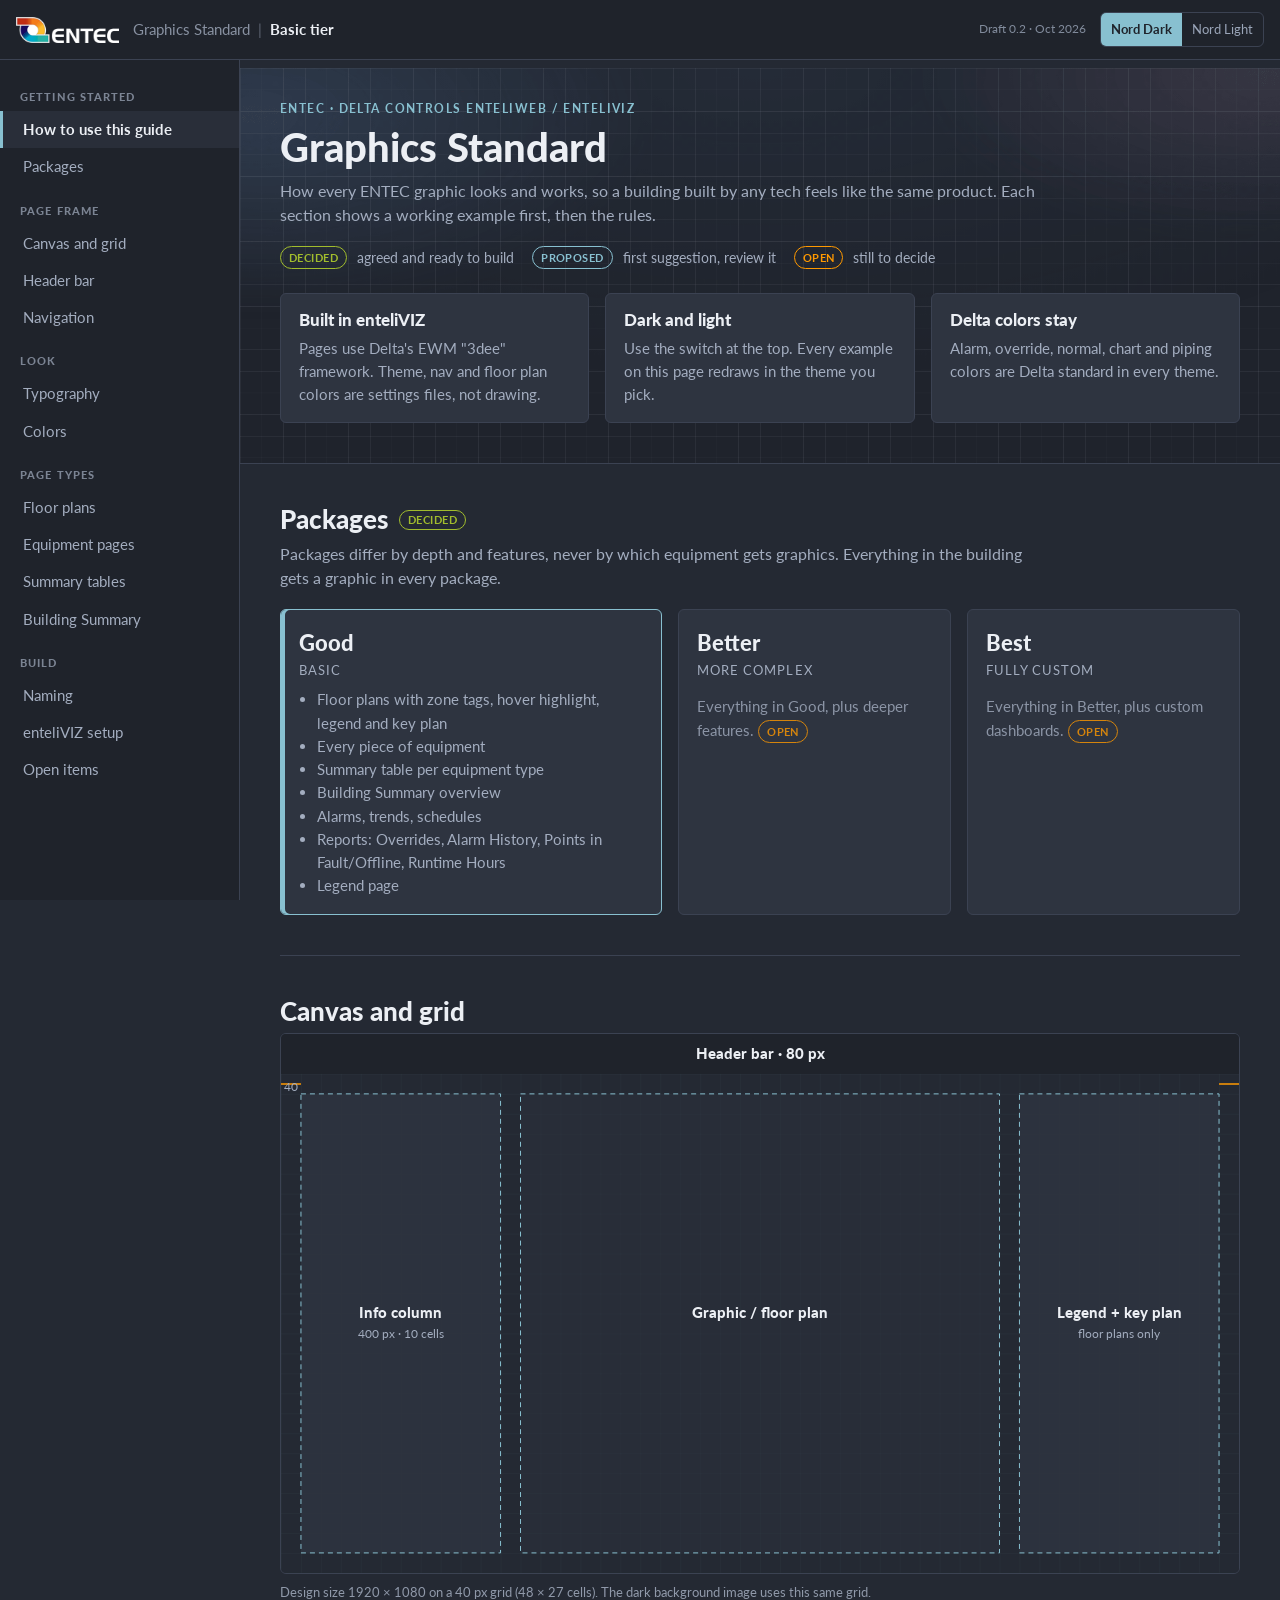
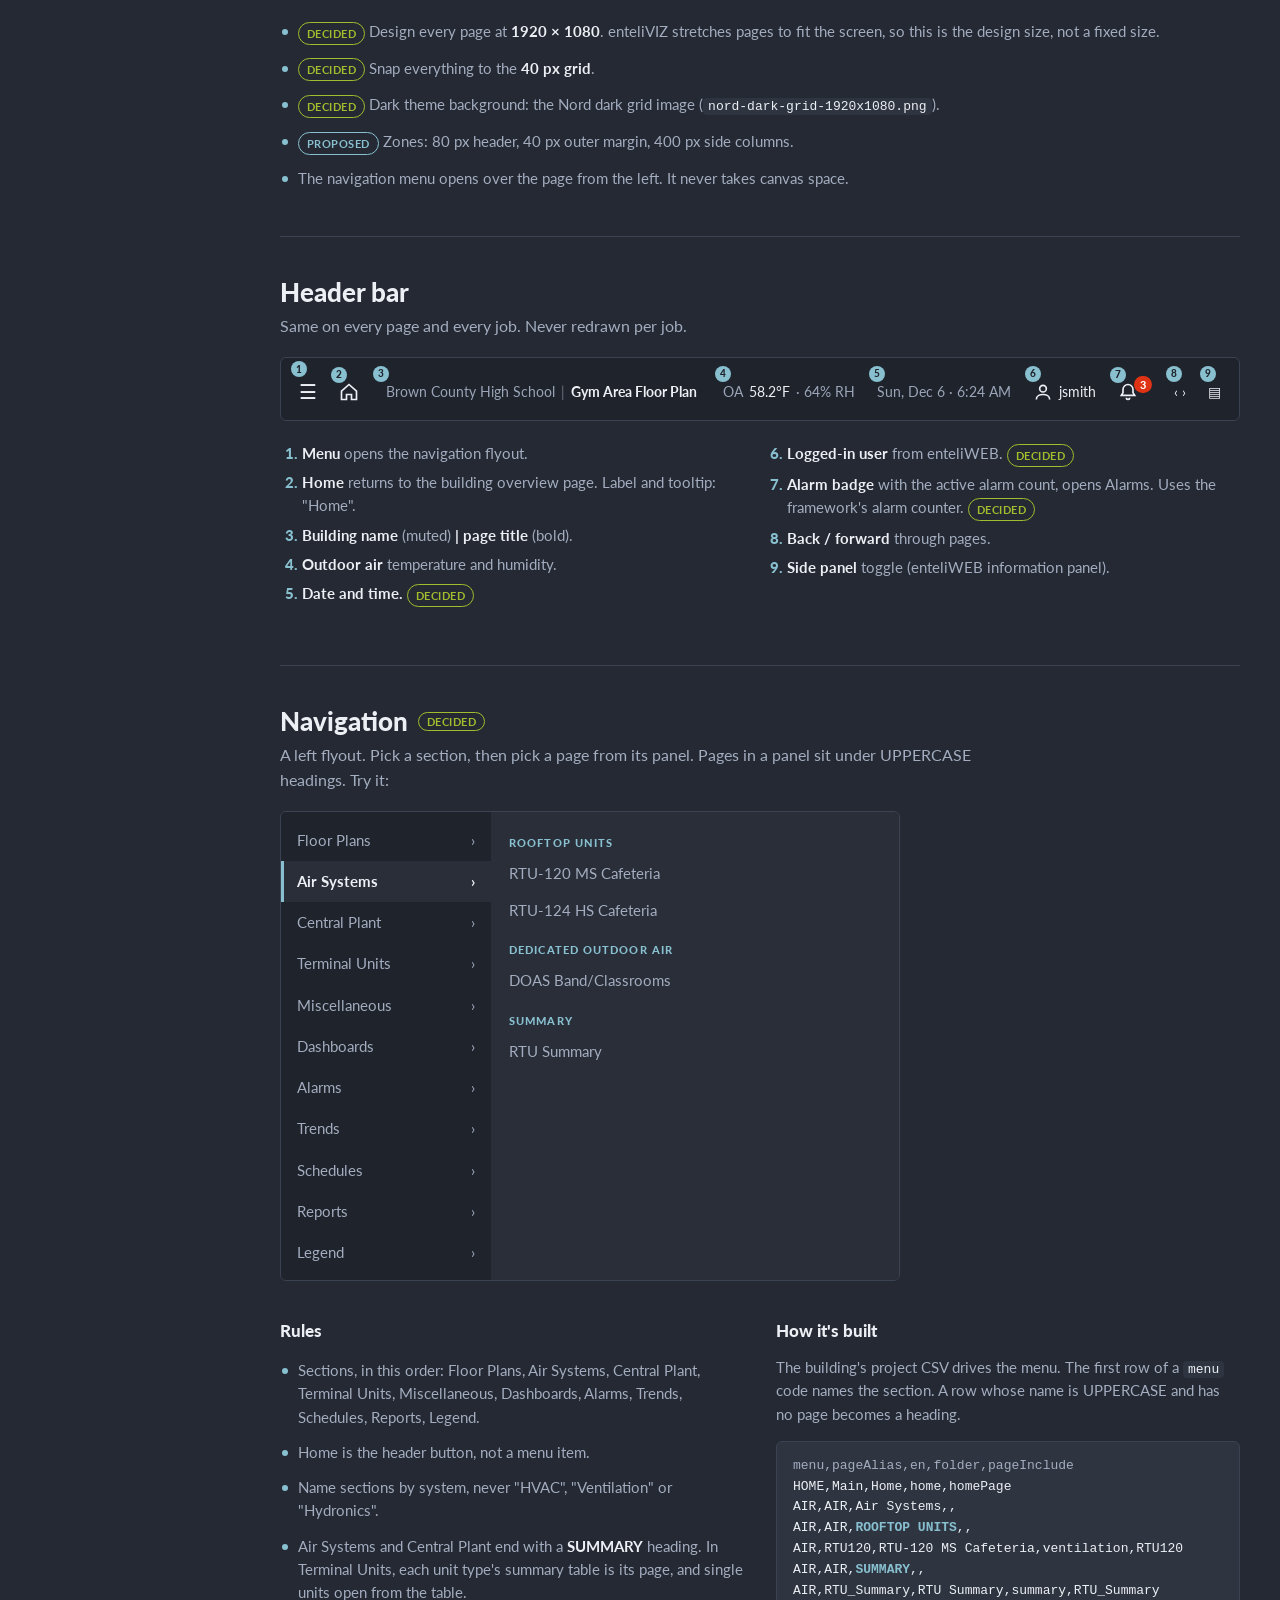
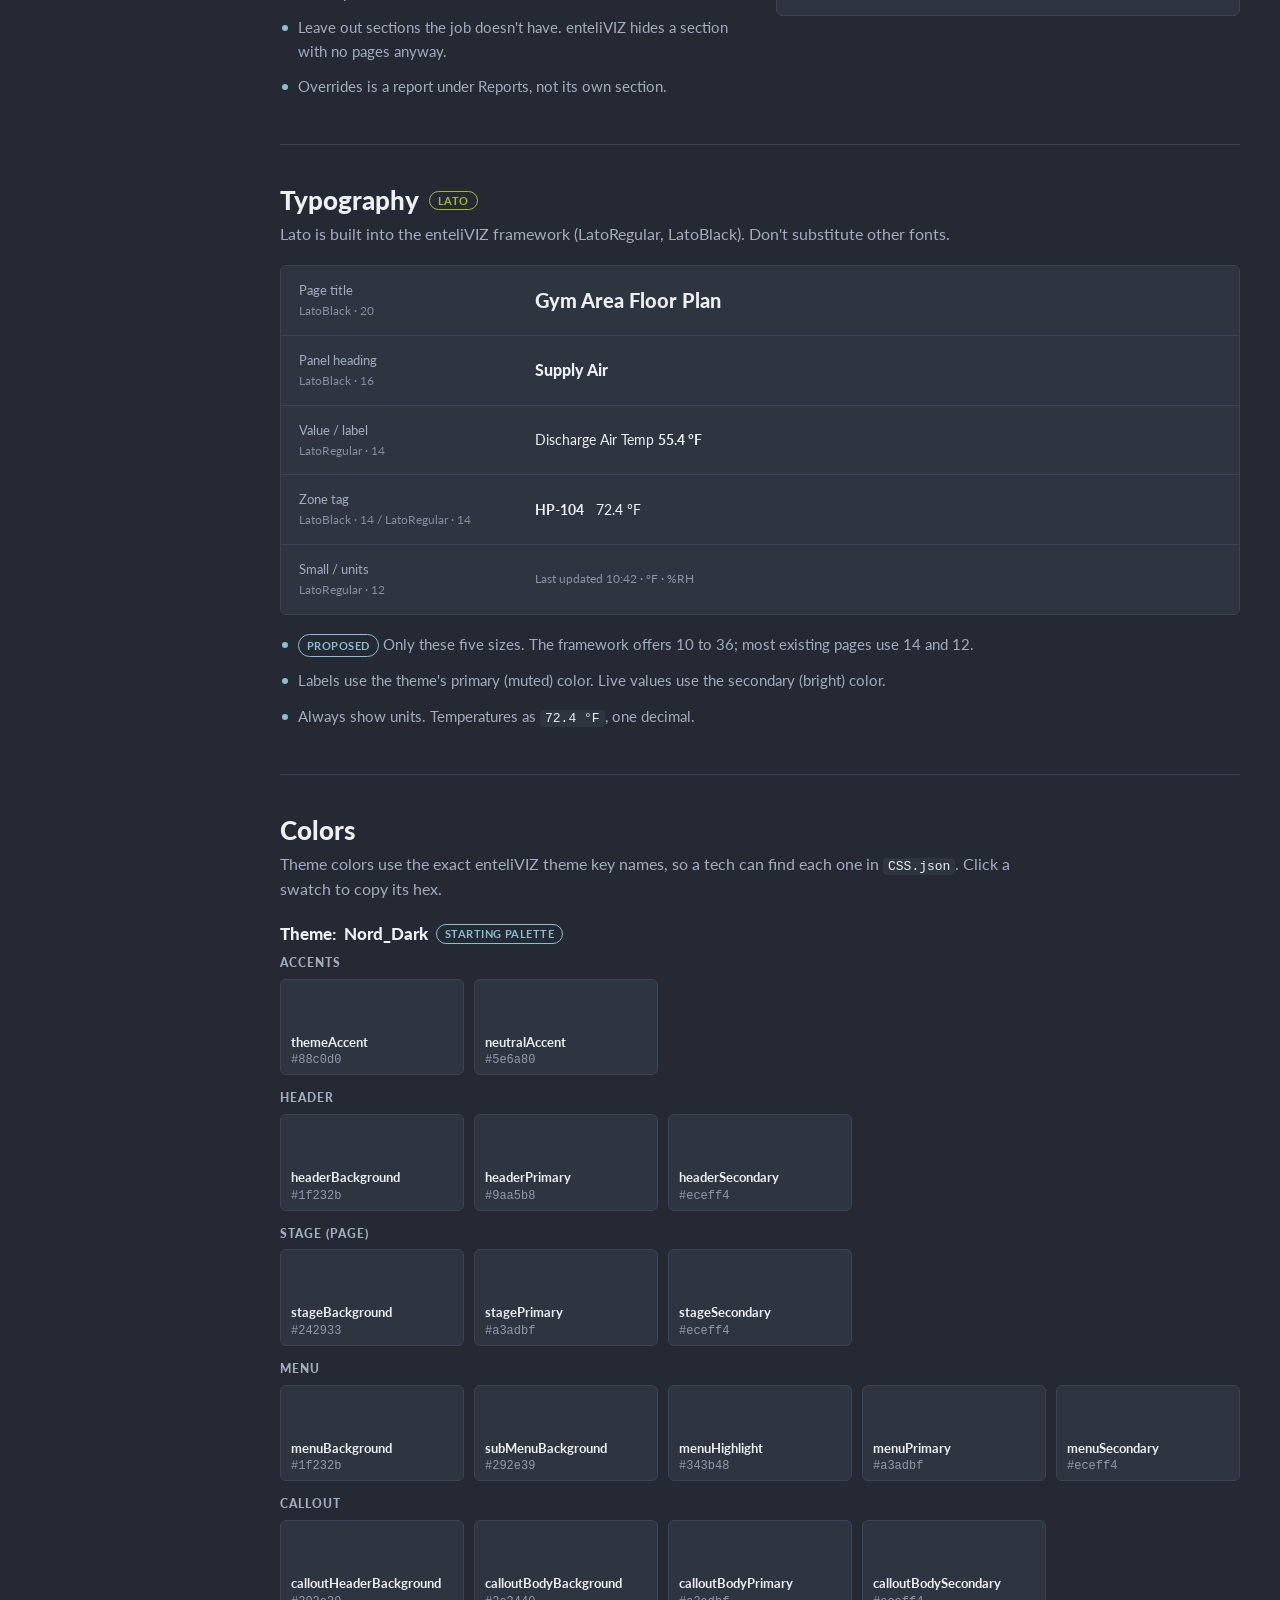
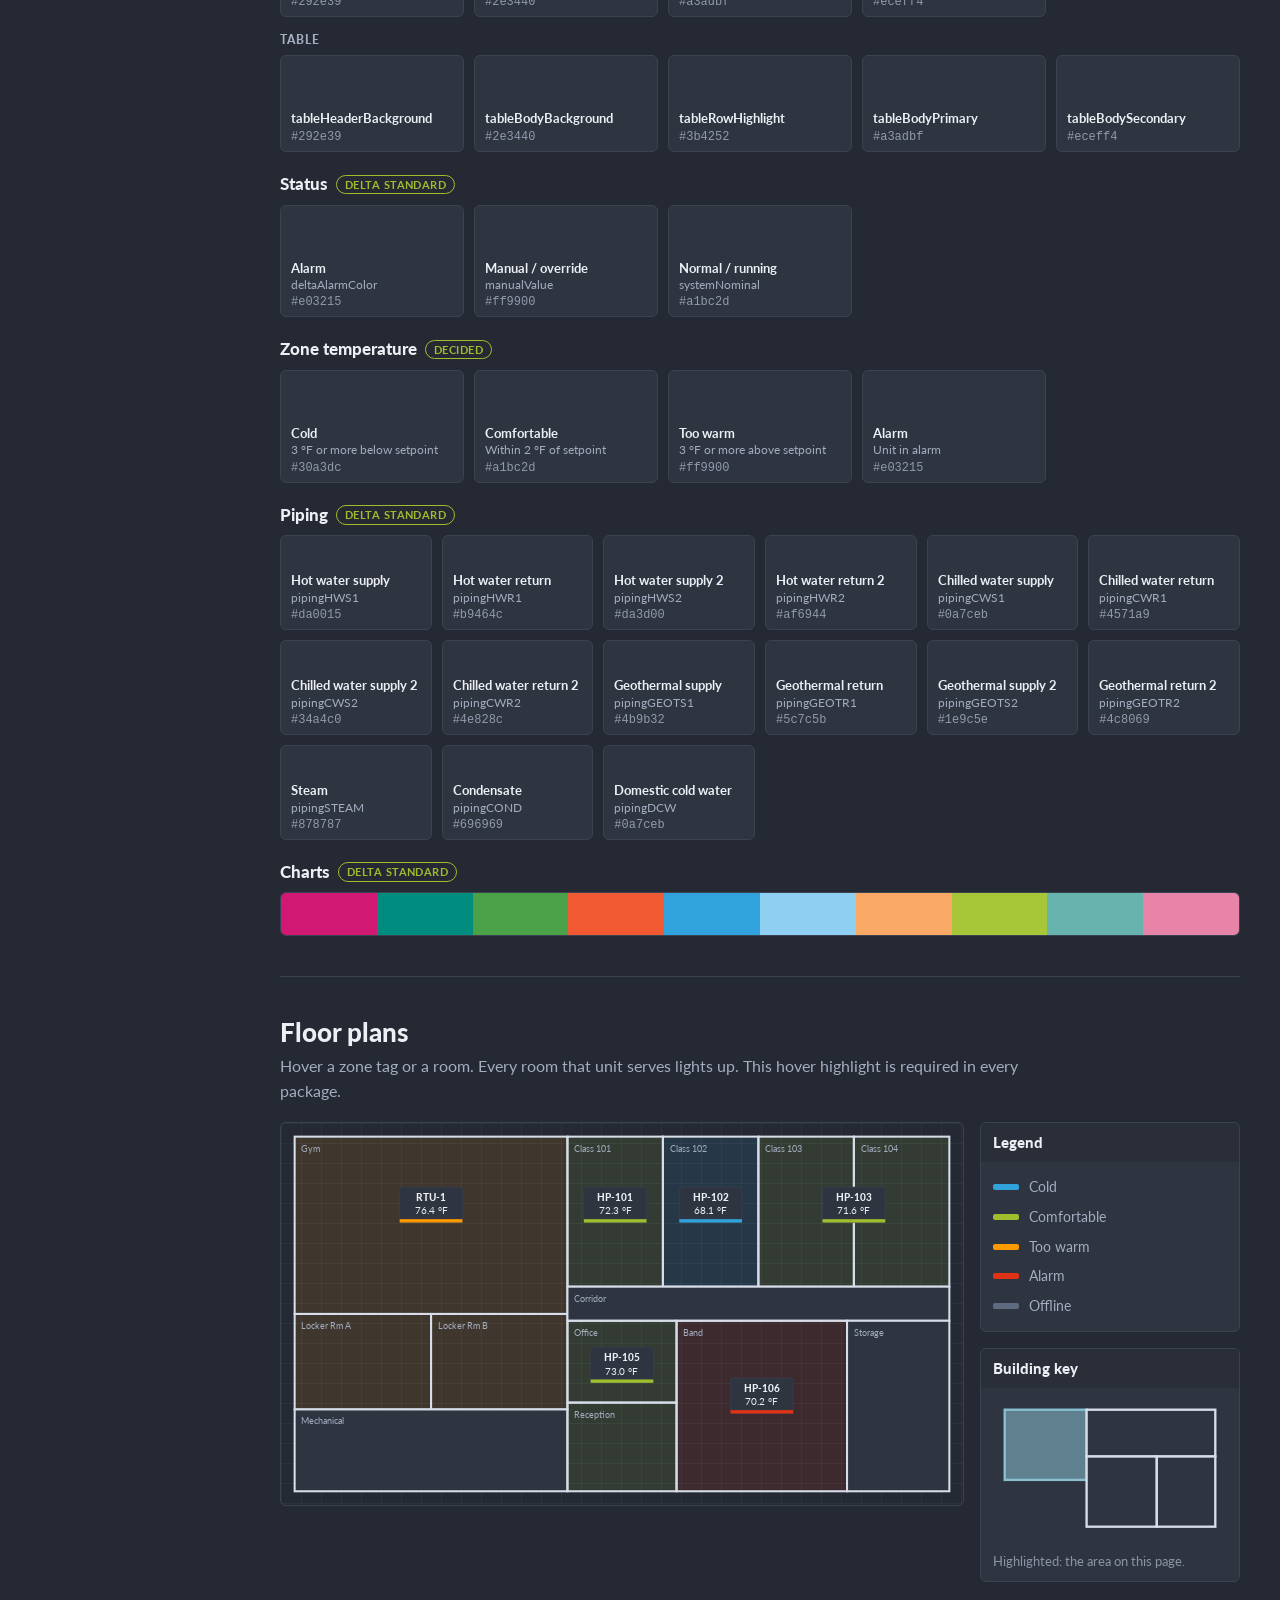
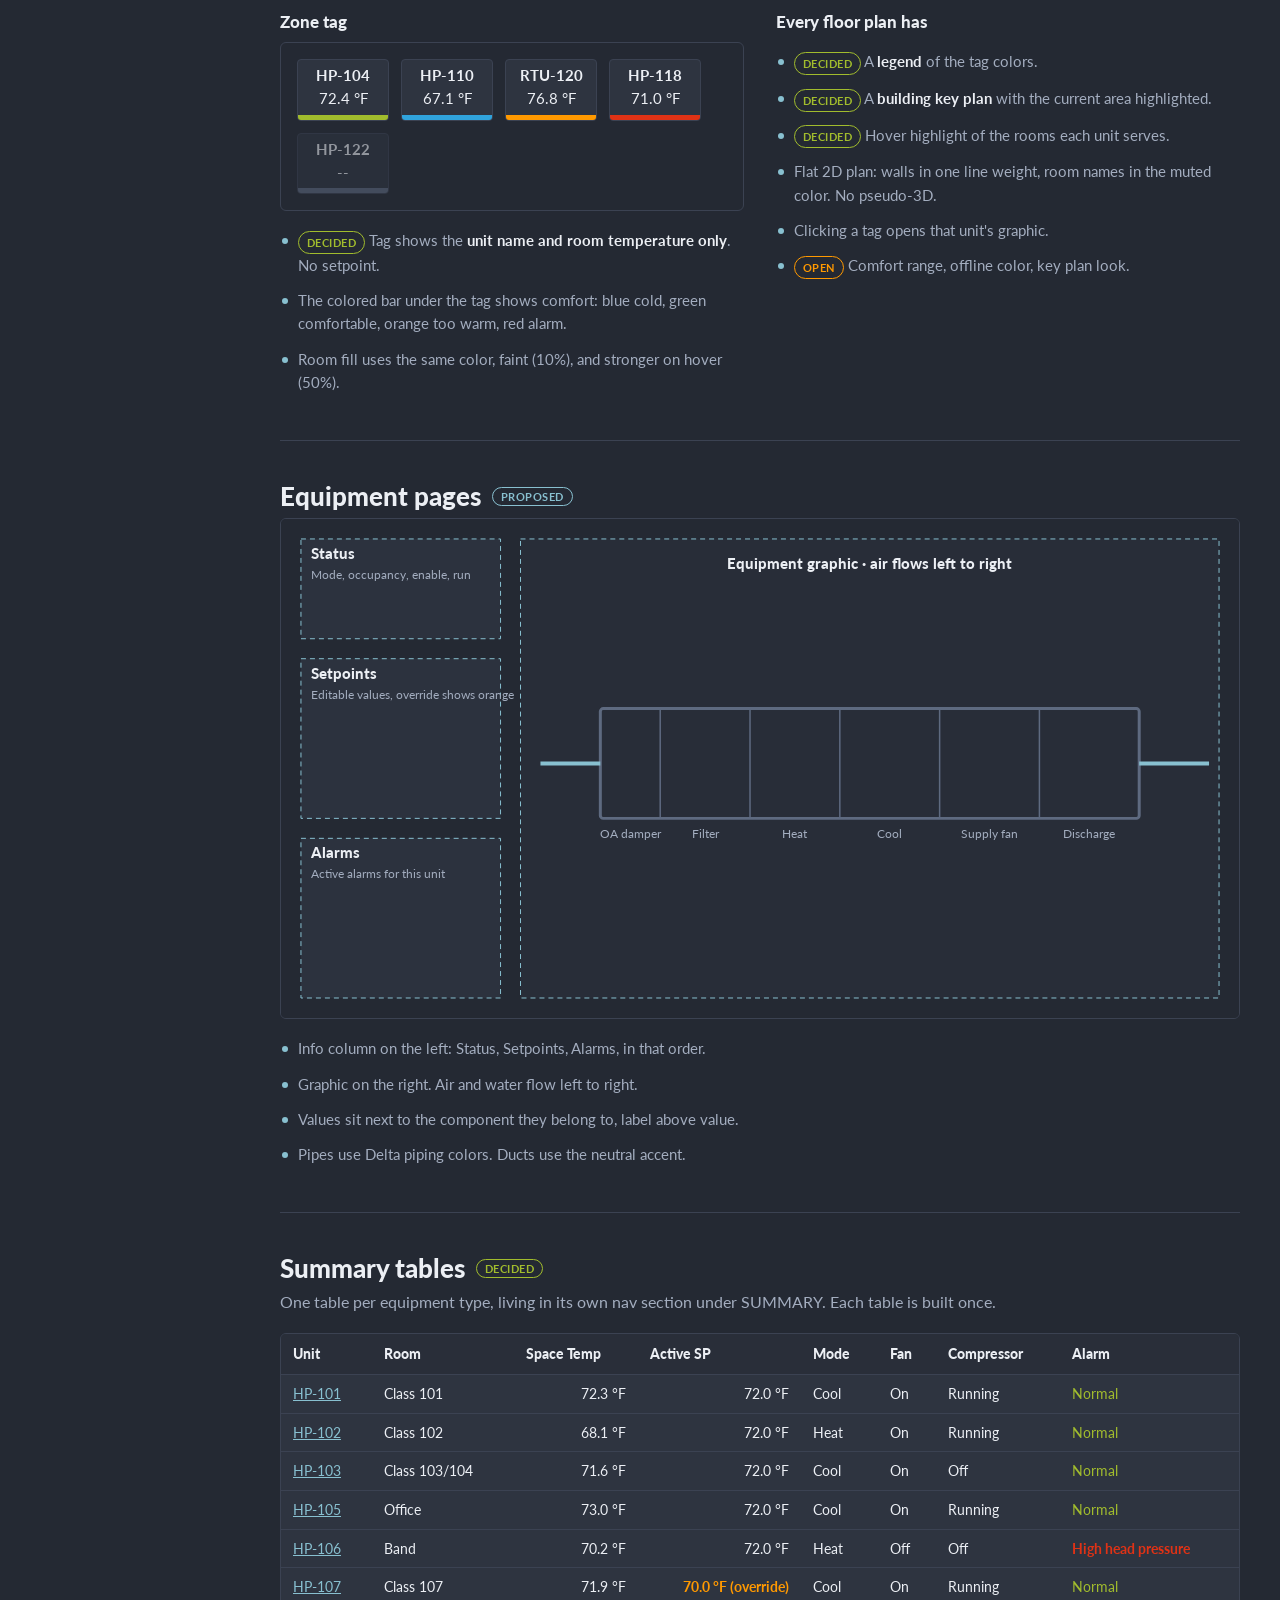
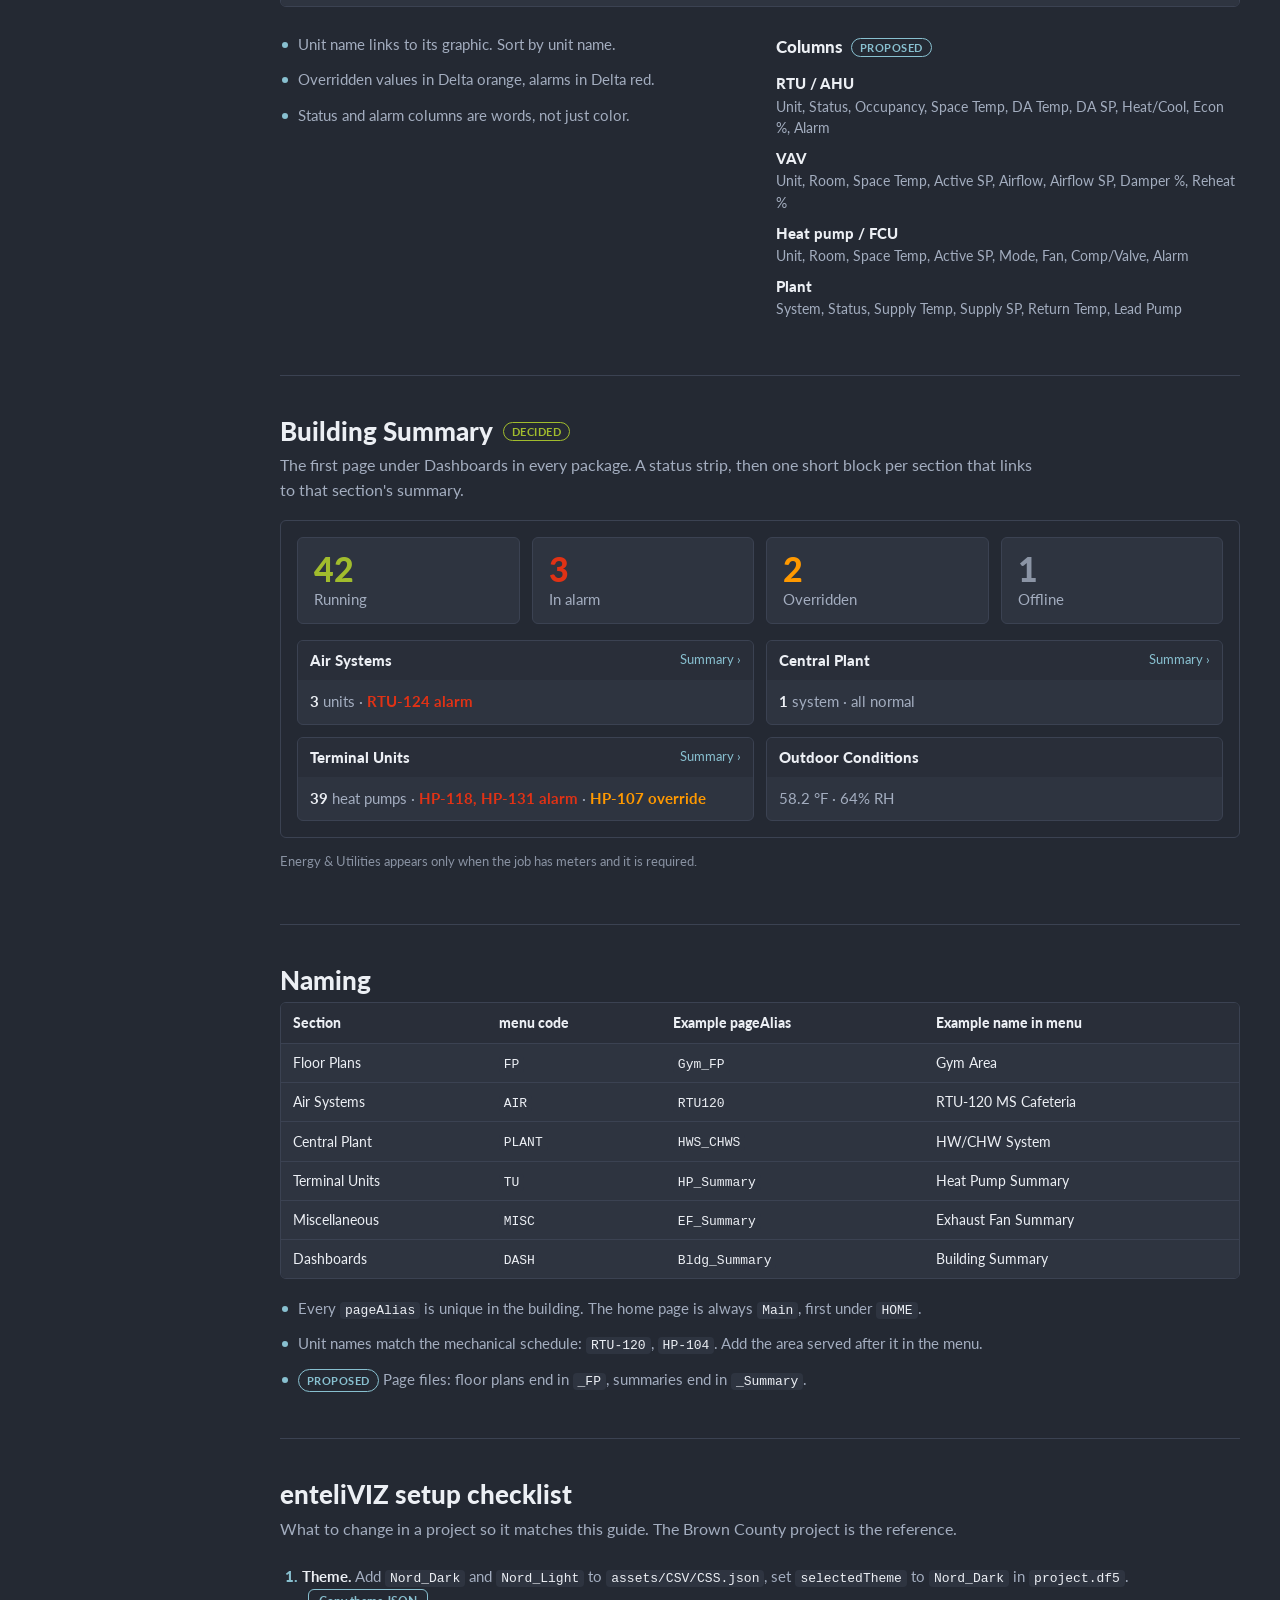
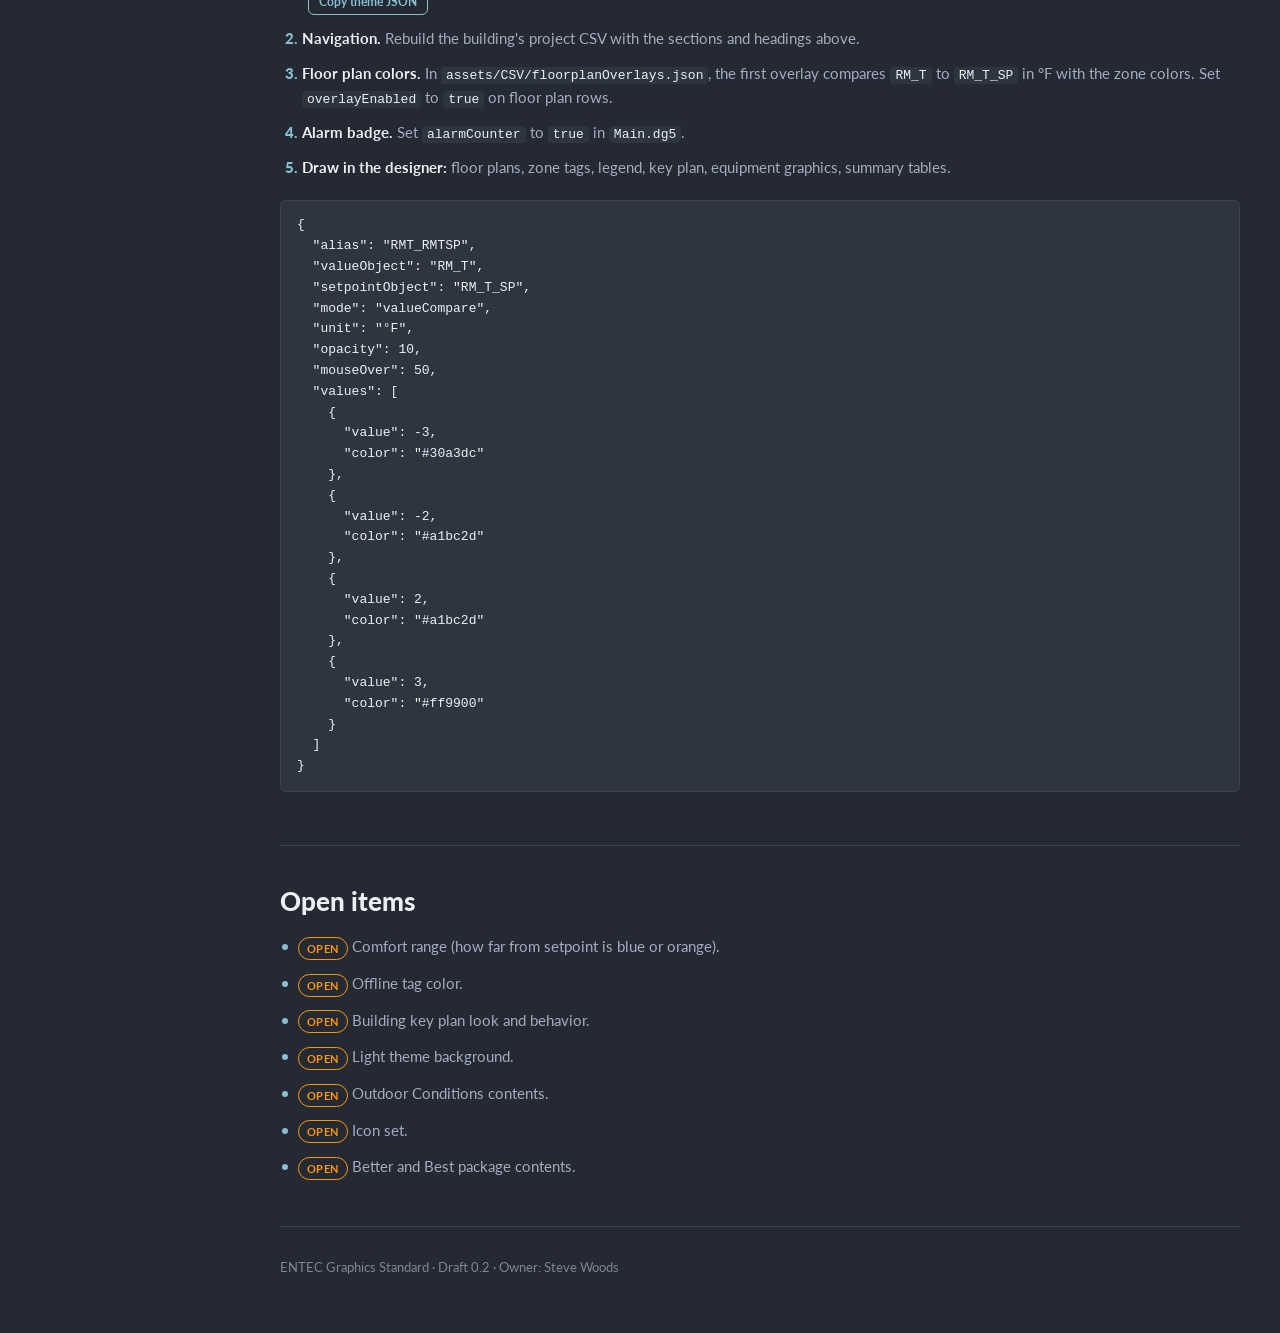
==== style-guide/index.html @ 38433b87 "Add ENTEC Graphics Standard visual style guide Co-Authored-By: Claude Opus 5.5 (1M context) <noreply" ====
<!doctype html>
<html lang="en" data-theme="dark">
<head>
<meta charset="utf-8">
<meta name="viewport" content="width=device-width, initial-scale=1">
<title>ENTEC Graphics Standard</title>
<link rel="icon" href="img/favicon.svg" type="image/svg+xml">
<link rel="preconnect" href="https://fonts.googleapis.com">
<link rel="stylesheet" href="https://fonts.googleapis.com/css2?family=Lato:wght@400;700;900&display=swap">
<link rel="stylesheet" href="style.css">
</head>
<body>

<header class="topbar">
  <button class="icon-btn menu-toggle" aria-label="Open contents" data-menu>&#9776;</button>
  <img src="img/entec-logo.png" alt="ENTEC" class="logo">
  <div class="topbar-title"><span class="muted">Graphics Standard</span><span class="sep">|</span><b>Basic tier</b></div>
  <div class="spacer"></div>
  <span class="badge-version">Draft 0.2 · Oct 2026</span>
  <div class="seg" role="group" aria-label="Theme">
    <button data-set-theme="dark" aria-pressed="true">Nord Dark</button>
    <button data-set-theme="light" aria-pressed="false">Nord Light</button>
  </div>
</header>

<nav class="side" id="side">
  <div class="side-head">Getting started</div>
  <a href="#start">How to use this guide</a>
  <a href="#tiers">Packages</a>
  <div class="side-head">Page frame</div>
  <a href="#canvas">Canvas and grid</a>
  <a href="#header">Header bar</a>
  <a href="#nav">Navigation</a>
  <div class="side-head">Look</div>
  <a href="#type">Typography</a>
  <a href="#color">Colors</a>
  <div class="side-head">Page types</div>
  <a href="#floorplans">Floor plans</a>
  <a href="#equipment">Equipment pages</a>
  <a href="#summaries">Summary tables</a>
  <a href="#dashboard">Building Summary</a>
  <div class="side-head">Build</div>
  <a href="#naming">Naming</a>
  <a href="#setup">enteliVIZ setup</a>
  <a href="#open">Open items</a>
</nav>

<main id="main">

<!-- ============ START ============ -->
<section id="start" class="hero">
  <p class="eyebrow">ENTEC · Delta Controls enteliWEB / enteliVIZ</p>
  <h1>Graphics Standard</h1>
  <p class="lead">How every ENTEC graphic looks and works, so a building built by any tech feels like the same product. Each section shows a working example first, then the rules.</p>
  <div class="legend-pills">
    <span class="pill pill-decided">Decided</span> agreed and ready to build
    <span class="pill pill-proposed">Proposed</span> first suggestion, review it
    <span class="pill pill-open">Open</span> still to decide
  </div>
  <div class="cards three">
    <div class="card"><h3>Built in enteliVIZ</h3><p>Pages use Delta's EWM "3dee" framework. Theme, nav and floor plan colors are settings files, not drawing.</p></div>
    <div class="card"><h3>Dark and light</h3><p>Use the switch at the top. Every example on this page redraws in the theme you pick.</p></div>
    <div class="card"><h3>Delta colors stay</h3><p>Alarm, override, normal, chart and piping colors are Delta standard in every theme.</p></div>
  </div>
</section>

<section id="tiers">
  <h2>Packages <span class="pill pill-decided">Decided</span></h2>
  <p class="lead">Packages differ by depth and features, never by which equipment gets graphics. Everything in the building gets a graphic in every package.</p>
  <div class="tiers">
    <div class="tier tier-on"><div class="tier-name">Good</div><div class="tier-sub">Basic</div>
      <ul><li>Floor plans with zone tags, hover highlight, legend and key plan</li><li>Every piece of equipment</li><li>Summary table per equipment type</li><li>Building Summary overview</li><li>Alarms, trends, schedules</li><li>Reports: Overrides, Alarm History, Points in Fault/Offline, Runtime Hours</li><li>Legend page</li></ul></div>
    <div class="tier"><div class="tier-name">Better</div><div class="tier-sub">More complex</div><p class="muted">Everything in Good, plus deeper features. <span class="pill pill-open">Open</span></p></div>
    <div class="tier"><div class="tier-name">Best</div><div class="tier-sub">Fully custom</div><p class="muted">Everything in Better, plus custom dashboards. <span class="pill pill-open">Open</span></p></div>
  </div>
</section>

<!-- ============ CANVAS ============ -->
<section id="canvas">
  <h2>Canvas and grid</h2>
  <figure class="frame">
    <svg viewBox="0 0 1920 1080" class="canvas-svg" role="img" aria-label="1920 by 1080 page layout">
      <defs><pattern id="g40" width="40" height="40" patternUnits="userSpaceOnUse"><path d="M40 0H0V40" fill="none" class="grid-line"/></pattern></defs>
      <rect width="1920" height="1080" class="c-stage"/>
      <rect width="1920" height="1080" fill="url(#g40)"/>
      <rect width="1920" height="80" class="c-header"/>
      <text x="960" y="50" class="c-label" text-anchor="middle">Header bar · 80 px</text>
      <rect x="40" y="120" width="400" height="920" class="c-zone"/>
      <text x="240" y="570" class="c-label" text-anchor="middle">Info column</text>
      <text x="240" y="610" class="c-small" text-anchor="middle">400 px · 10 cells</text>
      <rect x="480" y="120" width="960" height="920" class="c-zone c-zone-main"/>
      <text x="960" y="570" class="c-label" text-anchor="middle">Graphic / floor plan</text>
      <rect x="1480" y="120" width="400" height="920" class="c-zone"/>
      <text x="1680" y="570" class="c-label" text-anchor="middle">Legend + key plan</text>
      <text x="1680" y="610" class="c-small" text-anchor="middle">floor plans only</text>
      <path d="M0 100H40M1880 100H1920" class="c-dim"/><text x="20" y="114" class="c-small" text-anchor="middle">40</text>
    </svg>
    <figcaption>Design size 1920 × 1080 on a 40 px grid (48 × 27 cells). The dark background image uses this same grid.</figcaption>
  </figure>
  <ul class="rules">
    <li><span class="pill pill-decided">Decided</span> Design every page at <b>1920 × 1080</b>. enteliVIZ stretches pages to fit the screen, so this is the design size, not a fixed size.</li>
    <li><span class="pill pill-decided">Decided</span> Snap everything to the <b>40 px grid</b>.</li>
    <li><span class="pill pill-decided">Decided</span> Dark theme background: the Nord dark grid image (<code>nord-dark-grid-1920x1080.png</code>).</li>
    <li><span class="pill pill-proposed">Proposed</span> Zones: 80 px header, 40 px outer margin, 400 px side columns.</li>
    <li>The navigation menu opens over the page from the left. It never takes canvas space.</li>
  </ul>
</section>

<!-- ============ HEADER ============ -->
<section id="header">
  <h2>Header bar</h2>
  <p class="lead">Same on every page and every job. Never redrawn per job.</p>
  <div class="mock-header" id="mockHeader">
    <span class="mh-item" data-n="1"><span class="mh-icon">&#9776;</span></span>
    <span class="mh-item" data-n="2"><svg viewBox="0 0 24 24" class="mh-svg"><path d="M3 11 12 3l9 8v10h-6v-6H9v6H3z"/></svg></span>
    <span class="mh-center" data-n="3"><span class="mh-muted">Brown County High School</span><span class="mh-sep">|</span><b>Gym Area Floor Plan</b></span>
    <span class="mh-item" data-n="4"><span class="mh-muted">OA</span> 58.2°F <span class="mh-muted">· 64% RH</span></span>
    <span class="mh-item" data-n="5"><span class="mh-muted" id="clock">--</span></span>
    <span class="mh-item" data-n="6"><svg viewBox="0 0 24 24" class="mh-svg"><circle cx="12" cy="8" r="4"/><path d="M4 21c0-4 4-6 8-6s8 2 8 6"/></svg> jsmith</span>
    <span class="mh-item mh-alarm" data-n="7"><svg viewBox="0 0 24 24" class="mh-svg"><path d="M12 3a6 6 0 0 0-6 6v4l-2 3h16l-2-3V9a6 6 0 0 0-6-6zM10 19a2 2 0 0 0 4 0"/></svg><span class="count">3</span></span>
    <span class="mh-item" data-n="8">&#8249;&nbsp;&#8250;</span>
    <span class="mh-item" data-n="9">&#9636;</span>
  </div>
  <ol class="callouts">
    <li><b>Menu</b> opens the navigation flyout.</li>
    <li><b>Home</b> returns to the building overview page. Label and tooltip: "Home".</li>
    <li><b>Building name</b> (muted) <b>|</b> <b>page title</b> (bold).</li>
    <li><b>Outdoor air</b> temperature and humidity.</li>
    <li><b>Date and time.</b> <span class="pill pill-decided">Decided</span></li>
    <li><b>Logged-in user</b> from enteliWEB. <span class="pill pill-decided">Decided</span></li>
    <li><b>Alarm badge</b> with the active alarm count, opens Alarms. Uses the framework's alarm counter. <span class="pill pill-decided">Decided</span></li>
    <li><b>Back / forward</b> through pages.</li>
    <li><b>Side panel</b> toggle (enteliWEB information panel).</li>
  </ol>
</section>

<!-- ============ NAV ============ -->
<section id="nav">
  <h2>Navigation <span class="pill pill-decided">Decided</span></h2>
  <p class="lead">A left flyout. Pick a section, then pick a page from its panel. Pages in a panel sit under UPPERCASE headings. Try it:</p>
  <div class="mock-nav">
    <ul class="mn-l1" id="navL1"></ul>
    <div class="mn-l2" id="navL2"></div>
  </div>
  <div class="cols">
    <div>
      <h3>Rules</h3>
      <ul class="rules">
        <li>Sections, in this order: Floor Plans, Air Systems, Central Plant, Terminal Units, Miscellaneous, Dashboards, Alarms, Trends, Schedules, Reports, Legend.</li>
        <li>Home is the header button, not a menu item.</li>
        <li>Name sections by system, never "HVAC", "Ventilation" or "Hydronics".</li>
        <li>Air Systems and Central Plant end with a <b>SUMMARY</b> heading. In Terminal Units, each unit type's summary table is its page, and single units open from the table.</li>
        <li>Leave out sections the job doesn't have. enteliVIZ hides a section with no pages anyway.</li>
        <li>Overrides is a report under Reports, not its own section.</li>
      </ul>
    </div>
    <div>
      <h3>How it's built</h3>
      <p>The building's project CSV drives the menu. The first row of a <code>menu</code> code names the section. A row whose name is UPPERCASE and has no page becomes a heading.</p>
<pre class="code"><span class="c-com">menu,pageAlias,en,folder,pageInclude</span>
HOME,Main,Home,home,homePage
AIR,AIR,Air Systems,,
AIR,AIR,<b>ROOFTOP UNITS</b>,,
AIR,RTU120,RTU-120 MS Cafeteria,ventilation,RTU120
AIR,AIR,<b>SUMMARY</b>,,
AIR,RTU_Summary,RTU Summary,summary,RTU_Summary</pre>
    </div>
  </div>
</section>

<!-- ============ TYPE ============ -->
<section id="type">
  <h2>Typography <span class="pill pill-decided">Lato</span></h2>
  <p class="lead">Lato is built into the enteliVIZ framework (LatoRegular, LatoBlack). Don't substitute other fonts.</p>
  <div class="type-scale">
    <div class="ts-row"><div class="ts-meta">Page title<br><span>LatoBlack · 20</span></div><div style="font-size:20px;font-weight:900">Gym Area Floor Plan</div></div>
    <div class="ts-row"><div class="ts-meta">Panel heading<br><span>LatoBlack · 16</span></div><div style="font-size:16px;font-weight:900">Supply Air</div></div>
    <div class="ts-row"><div class="ts-meta">Value / label<br><span>LatoRegular · 14</span></div><div style="font-size:14px">Discharge Air Temp <b class="secondary">55.4 °F</b></div></div>
    <div class="ts-row"><div class="ts-meta">Zone tag<br><span>LatoBlack · 14 / LatoRegular · 14</span></div><div style="font-size:14px"><b>HP-104</b> &nbsp; 72.4 °F</div></div>
    <div class="ts-row"><div class="ts-meta">Small / units<br><span>LatoRegular · 12</span></div><div style="font-size:12px" class="muted">Last updated 10:42 · °F · %RH</div></div>
  </div>
  <ul class="rules">
    <li><span class="pill pill-proposed">Proposed</span> Only these five sizes. The framework offers 10 to 36; most existing pages use 14 and 12.</li>
    <li>Labels use the theme's primary (muted) color. Live values use the secondary (bright) color.</li>
    <li>Always show units. Temperatures as <code>72.4 °F</code>, one decimal.</li>
  </ul>
</section>

<!-- ============ COLOR ============ -->
<section id="color">
  <h2>Colors</h2>
  <p class="lead">Theme colors use the exact enteliVIZ theme key names, so a tech can find each one in <code>CSS.json</code>. Click a swatch to copy its hex.</p>
  <h3>Theme: <span id="themeName">Nord_Dark</span> <span class="pill pill-proposed">Starting palette</span></h3>
  <div id="themeSwatches"></div>
  <h3>Status <span class="pill pill-decided">Delta standard</span></h3>
  <div class="swatches" id="statusSwatches"></div>
  <h3>Zone temperature <span class="pill pill-decided">Decided</span></h3>
  <div class="swatches" id="zoneSwatches"></div>
  <h3>Piping <span class="pill pill-decided">Delta standard</span></h3>
  <div class="swatches small" id="pipeSwatches"></div>
  <h3>Charts <span class="pill pill-decided">Delta standard</span></h3>
  <div class="chart-strip" id="chartStrip"></div>
</section>

<!-- ============ FLOOR PLANS ============ -->
<section id="floorplans">
  <h2>Floor plans</h2>
  <p class="lead">Hover a zone tag or a room. Every room that unit serves lights up. This hover highlight is required in every package.</p>
  <div class="fp-wrap">
    <svg viewBox="0 0 1000 560" class="fp" id="fp" role="img" aria-label="Example floor plan"></svg>
    <aside class="fp-side">
      <div class="callout">
        <div class="callout-h">Legend</div>
        <div class="callout-b" id="fpLegend"></div>
      </div>
      <div class="callout">
        <div class="callout-h">Building key</div>
        <div class="callout-b"><svg viewBox="0 0 200 120" class="keyplan" id="keyplan"></svg><p class="small muted">Highlighted: the area on this page.</p></div>
      </div>
    </aside>
  </div>
  <div class="cols">
    <div><h3>Zone tag</h3>
      <div class="tag-demo">
        <div class="ztag"><b>HP-104</b><span>72.4 °F</span><i style="background:var(--ok)"></i></div>
        <div class="ztag"><b>HP-110</b><span>67.1 °F</span><i style="background:var(--cold)"></i></div>
        <div class="ztag"><b>RTU-120</b><span>76.8 °F</span><i style="background:var(--warm)"></i></div>
        <div class="ztag"><b>HP-118</b><span>71.0 °F</span><i style="background:var(--alarm)"></i></div>
        <div class="ztag ztag-off"><b>HP-122</b><span>--</span><i></i></div>
      </div>
      <ul class="rules">
        <li><span class="pill pill-decided">Decided</span> Tag shows the <b>unit name and room temperature only</b>. No setpoint.</li>
        <li>The colored bar under the tag shows comfort: blue cold, green comfortable, orange too warm, red alarm.</li>
        <li>Room fill uses the same color, faint (10%), and stronger on hover (50%).</li>
      </ul>
    </div>
    <div><h3>Every floor plan has</h3>
      <ul class="rules">
        <li><span class="pill pill-decided">Decided</span> A <b>legend</b> of the tag colors.</li>
        <li><span class="pill pill-decided">Decided</span> A <b>building key plan</b> with the current area highlighted.</li>
        <li><span class="pill pill-decided">Decided</span> Hover highlight of the rooms each unit serves.</li>
        <li>Flat 2D plan: walls in one line weight, room names in the muted color. No pseudo-3D.</li>
        <li>Clicking a tag opens that unit's graphic.</li>
        <li><span class="pill pill-open">Open</span> Comfort range, offline color, key plan look.</li>
      </ul>
    </div>
  </div>
</section>

<!-- ============ EQUIPMENT ============ -->
<section id="equipment">
  <h2>Equipment pages <span class="pill pill-proposed">Proposed</span></h2>
  <figure class="frame">
    <svg viewBox="0 0 1920 1000" class="canvas-svg" role="img" aria-label="Equipment page layout">
      <rect width="1920" height="1000" class="c-stage"/>
      <rect x="40" y="40" width="400" height="200" class="c-zone"/><text x="60" y="80" class="c-label">Status</text><text x="60" y="120" class="c-small">Mode, occupancy, enable, run</text>
      <rect x="40" y="280" width="400" height="320" class="c-zone"/><text x="60" y="320" class="c-label">Setpoints</text><text x="60" y="360" class="c-small">Editable values, override shows orange</text>
      <rect x="40" y="640" width="400" height="320" class="c-zone"/><text x="60" y="680" class="c-label">Alarms</text><text x="60" y="720" class="c-small">Active alarms for this unit</text>
      <rect x="480" y="40" width="1400" height="920" class="c-zone c-zone-main"/>
      <g class="eq-sketch" transform="translate(640 380)">
        <rect x="0" y="0" width="1080" height="220" rx="6"/>
        <path d="M120 0v220M300 0v220M480 0v220M680 0v220M880 0v220"/>
        <text x="60" y="260" text-anchor="middle">OA damper</text><text x="210" y="260" text-anchor="middle">Filter</text><text x="390" y="260" text-anchor="middle">Heat</text><text x="580" y="260" text-anchor="middle">Cool</text><text x="780" y="260" text-anchor="middle">Supply fan</text><text x="980" y="260" text-anchor="middle">Discharge</text>
        <path d="M-120 110H0M1080 110h140" class="arrow"/>
      </g>
      <text x="1180" y="100" class="c-label" text-anchor="middle">Equipment graphic · air flows left to right</text>
    </svg>
  </figure>
  <ul class="rules">
    <li>Info column on the left: Status, Setpoints, Alarms, in that order.</li>
    <li>Graphic on the right. Air and water flow left to right.</li>
    <li>Values sit next to the component they belong to, label above value.</li>
    <li>Pipes use Delta piping colors. Ducts use the neutral accent.</li>
  </ul>
</section>

<!-- ============ SUMMARIES ============ -->
<section id="summaries">
  <h2>Summary tables <span class="pill pill-decided">Decided</span></h2>
  <p class="lead">One table per equipment type, living in its own nav section under SUMMARY. Each table is built once.</p>
  <div class="tbl-wrap"><table class="tbl" id="hpTable"></table></div>
  <div class="cols">
    <div><ul class="rules">
      <li>Unit name links to its graphic. Sort by unit name.</li>
      <li>Overridden values in Delta orange, alarms in Delta red.</li>
      <li>Status and alarm columns are words, not just color.</li>
    </ul></div>
    <div><h3>Columns <span class="pill pill-proposed">Proposed</span></h3>
      <dl class="cols-list">
        <dt>RTU / AHU</dt><dd>Unit, Status, Occupancy, Space Temp, DA Temp, DA SP, Heat/Cool, Econ %, Alarm</dd>
        <dt>VAV</dt><dd>Unit, Room, Space Temp, Active SP, Airflow, Airflow SP, Damper %, Reheat %</dd>
        <dt>Heat pump / FCU</dt><dd>Unit, Room, Space Temp, Active SP, Mode, Fan, Comp/Valve, Alarm</dd>
        <dt>Plant</dt><dd>System, Status, Supply Temp, Supply SP, Return Temp, Lead Pump</dd>
      </dl></div>
  </div>
</section>

<!-- ============ DASHBOARD ============ -->
<section id="dashboard">
  <h2>Building Summary <span class="pill pill-decided">Decided</span></h2>
  <p class="lead">The first page under Dashboards in every package. A status strip, then one short block per section that links to that section's summary.</p>
  <div class="dash">
    <div class="strip">
      <div class="kpi"><span class="kpi-n" style="color:var(--ok)">42</span><span>Running</span></div>
      <div class="kpi"><span class="kpi-n" style="color:var(--alarm)">3</span><span>In alarm</span></div>
      <div class="kpi"><span class="kpi-n" style="color:var(--warm)">2</span><span>Overridden</span></div>
      <div class="kpi"><span class="kpi-n muted">1</span><span>Offline</span></div>
    </div>
    <div class="dash-blocks">
      <div class="callout"><div class="callout-h">Air Systems <a href="#summaries">Summary ›</a></div><div class="callout-b"><b class="secondary">3</b> units · <span class="t-alarm">RTU-124 alarm</span></div></div>
      <div class="callout"><div class="callout-h">Central Plant <a href="#summaries">Summary ›</a></div><div class="callout-b"><b class="secondary">1</b> system · all normal</div></div>
      <div class="callout"><div class="callout-h">Terminal Units <a href="#summaries">Summary ›</a></div><div class="callout-b"><b class="secondary">39</b> heat pumps · <span class="t-alarm">HP-118, HP-131 alarm</span> · <span class="t-warm">HP-107 override</span></div></div>
      <div class="callout"><div class="callout-h">Outdoor Conditions</div><div class="callout-b">58.2 °F · 64% RH</div></div>
    </div>
  </div>
  <p class="small muted">Energy &amp; Utilities appears only when the job has meters and it is required.</p>
</section>

<!-- ============ NAMING ============ -->
<section id="naming">
  <h2>Naming</h2>
  <div class="tbl-wrap"><table class="tbl">
    <thead><tr><th>Section</th><th>menu code</th><th>Example pageAlias</th><th>Example name in menu</th></tr></thead>
    <tbody>
      <tr><td>Floor Plans</td><td><code>FP</code></td><td><code>Gym_FP</code></td><td>Gym Area</td></tr>
      <tr><td>Air Systems</td><td><code>AIR</code></td><td><code>RTU120</code></td><td>RTU-120 MS Cafeteria</td></tr>
      <tr><td>Central Plant</td><td><code>PLANT</code></td><td><code>HWS_CHWS</code></td><td>HW/CHW System</td></tr>
      <tr><td>Terminal Units</td><td><code>TU</code></td><td><code>HP_Summary</code></td><td>Heat Pump Summary</td></tr>
      <tr><td>Miscellaneous</td><td><code>MISC</code></td><td><code>EF_Summary</code></td><td>Exhaust Fan Summary</td></tr>
      <tr><td>Dashboards</td><td><code>DASH</code></td><td><code>Bldg_Summary</code></td><td>Building Summary</td></tr>
    </tbody></table></div>
  <ul class="rules">
    <li>Every <code>pageAlias</code> is unique in the building. The home page is always <code>Main</code>, first under <code>HOME</code>.</li>
    <li>Unit names match the mechanical schedule: <code>RTU-120</code>, <code>HP-104</code>. Add the area served after it in the menu.</li>
    <li><span class="pill pill-proposed">Proposed</span> Page files: floor plans end in <code>_FP</code>, summaries end in <code>_Summary</code>.</li>
  </ul>
</section>

<!-- ============ SETUP ============ -->
<section id="setup">
  <h2>enteliVIZ setup checklist</h2>
  <p class="lead">What to change in a project so it matches this guide. The Brown County project is the reference.</p>
  <ol class="checklist">
    <li><b>Theme.</b> Add <code>Nord_Dark</code> and <code>Nord_Light</code> to <code>assets/CSV/CSS.json</code>, set <code>selectedTheme</code> to <code>Nord_Dark</code> in <code>project.df5</code>. <button class="btn" data-copy-theme>Copy theme JSON</button></li>
    <li><b>Navigation.</b> Rebuild the building's project CSV with the sections and headings above.</li>
    <li><b>Floor plan colors.</b> In <code>assets/CSV/floorplanOverlays.json</code>, the first overlay compares <code>RM_T</code> to <code>RM_T_SP</code> in °F with the zone colors. Set <code>overlayEnabled</code> to <code>true</code> on floor plan rows.</li>
    <li><b>Alarm badge.</b> Set <code>alarmCounter</code> to <code>true</code> in <code>Main.dg5</code>.</li>
    <li><b>Draw in the designer:</b> floor plans, zone tags, legend, key plan, equipment graphics, summary tables.</li>
  </ol>
<pre class="code" id="overlayCode"></pre>
</section>

<!-- ============ OPEN ============ -->
<section id="open">
  <h2>Open items</h2>
  <ul class="rules">
    <li><span class="pill pill-open">Open</span> Comfort range (how far from setpoint is blue or orange).</li>
    <li><span class="pill pill-open">Open</span> Offline tag color.</li>
    <li><span class="pill pill-open">Open</span> Building key plan look and behavior.</li>
    <li><span class="pill pill-open">Open</span> Light theme background.</li>
    <li><span class="pill pill-open">Open</span> Outdoor Conditions contents.</li>
    <li><span class="pill pill-open">Open</span> Icon set.</li>
    <li><span class="pill pill-open">Open</span> Better and Best package contents.</li>
  </ul>
</section>

<footer class="foot">ENTEC Graphics Standard · Draft 0.2 · Owner: Steve Woods</footer>
</main>

<div class="toast" id="toast" role="status" aria-live="polite"></div>
<script type="module" src="app.js"></script>
</body>
</html>
---- style-guide/style.css ----
/* ENTEC Graphics Standard. Variable names match enteliVIZ theme keys (CSS.json). */
:root, [data-theme="dark"] {
  --themeAccent: #88c0d0; --neutralAccent: #5e6a80;
  --headerBackground: #1f232b; --headerPrimary: #9aa5b8; --headerSecondary: #eceff4;
  --stageBackground: #242933; --stagePrimary: #a3adbf; --stageSecondary: #eceff4;
  --menuBackground: #1f232b; --subMenuBackground: #292e39; --menuHighlight: #343b48;
  --calloutHeaderBackground: #292e39; --calloutBodyBackground: #2e3440;
  --tableHeaderBackground: #292e39; --tableBodyBackground: #2e3440; --tableRowHighlight: #3b4252;
  --line: #3b4252; --wall: #d8dee9; --room: #2e3440; --grid: rgba(136, 192, 208, .07);
  --bgImage: url("img/nord-dark-grid-1920x1080.png");
}
[data-theme="light"] {
  --themeAccent: #3f7f95; --neutralAccent: #a7b1c2;
  --headerBackground: #fafbfc; --headerPrimary: #5e6a80; --headerSecondary: #2e3440;
  --stageBackground: #e5e9f0; --stagePrimary: #5e6a80; --stageSecondary: #2e3440;
  --menuBackground: #fafbfc; --subMenuBackground: #eceff4; --menuHighlight: #d8dee9;
  --calloutHeaderBackground: #eceff4; --calloutBodyBackground: #fafbfc;
  --tableHeaderBackground: #eceff4; --tableBodyBackground: #fafbfc; --tableRowHighlight: #e5e9f0;
  --line: #d8dee9; --wall: #4c566a; --room: #f3f5f8; --grid: rgba(63, 127, 149, .08);
  --bgImage: none;
}
:root {
  --alarm: #e03215; --warm: #ff9900; --ok: #a1bc2d; --cold: #30a3dc;
  --radius: 6px; --side: 240px; --top: 60px;
}

* { box-sizing: border-box; }
html { scroll-behavior: smooth; scroll-padding-top: calc(var(--top) + 16px); }
body {
  margin: 0; font: 15px/1.55 Lato, LatoRegular, Arial, sans-serif;
  background: var(--stageBackground); color: var(--stagePrimary);
}
b, strong, h1, h2, h3 { color: var(--stageSecondary); }
h1, h2, h3 { font-weight: 900; line-height: 1.2; }
h1 { font-size: 40px; margin: 4px 0 8px; }
h2 { font-size: 26px; margin: 0 0 6px; display: flex; gap: 10px; align-items: center; flex-wrap: wrap; }
h3 { font-size: 17px; margin: 22px 0 10px; display: flex; gap: 8px; align-items: center; flex-wrap: wrap; }
a { color: var(--themeAccent); }
code { font: 13px/1.4 ui-monospace, Consolas, monospace; background: var(--calloutBodyBackground); padding: 1px 5px; border-radius: 4px; color: var(--stageSecondary); }
.muted { color: var(--stagePrimary); opacity: .8; }
.secondary { color: var(--stageSecondary); }
.small { font-size: 13px; }
.lead { font-size: 16px; max-width: 760px; margin: 0 0 18px; }

/* ---------- top bar ---------- */
.topbar {
  position: fixed; inset: 0 0 auto 0; height: var(--top); z-index: 20;
  display: flex; align-items: center; gap: 14px; padding: 0 16px;
  background: var(--headerBackground); color: var(--headerPrimary); border-bottom: 1px solid var(--line);
}
.logo { height: 26px; }
[data-theme="light"] .logo { filter: invert(1) hue-rotate(180deg); }
.topbar-title { white-space: nowrap; overflow: hidden; text-overflow: ellipsis; }
.topbar-title b { color: var(--headerSecondary); }
.sep { margin: 0 8px; opacity: .5; }
.spacer { flex: 1; }
.badge-version { font-size: 12px; opacity: .8; white-space: nowrap; }
.seg { display: flex; border: 1px solid var(--line); border-radius: var(--radius); overflow: hidden; }
.seg button { font: inherit; font-size: 13px; padding: 6px 10px; border: 0; background: transparent; color: var(--headerPrimary); cursor: pointer; }
.seg button[aria-pressed="true"] { background: var(--themeAccent); color: var(--headerBackground); font-weight: 700; }
.icon-btn { font-size: 20px; background: none; border: 0; color: var(--headerSecondary); cursor: pointer; padding: 4px 6px; }
.menu-toggle { display: none; }

/* ---------- side nav ---------- */
.side {
  position: fixed; top: var(--top); bottom: 0; left: 0; width: var(--side); overflow-y: auto; z-index: 15;
  background: var(--menuBackground); border-right: 1px solid var(--line); padding: 12px 0 40px;
}
.side-head { font-size: 11px; font-weight: 900; letter-spacing: .1em; text-transform: uppercase; padding: 16px 20px 6px; color: var(--stagePrimary); opacity: .7; }
.side a { display: block; padding: 7px 20px; color: var(--stagePrimary); text-decoration: none; border-left: 3px solid transparent; }
.side a:hover { background: var(--menuHighlight); color: var(--stageSecondary); }
.side a.active { border-left-color: var(--themeAccent); background: var(--subMenuBackground); color: var(--stageSecondary); font-weight: 700; }

/* ---------- main ---------- */
main { margin-left: var(--side); padding: calc(var(--top) + 8px) 40px 40px; max-width: calc(var(--side) + 1180px); }
section { padding: 40px 0; border-bottom: 1px solid var(--line); }
.hero { padding-top: 32px; background-image: var(--bgImage); background-size: cover; background-position: top left; margin: 0 -40px; padding-left: 40px; padding-right: 40px; }
.eyebrow { font-size: 12px; letter-spacing: .12em; text-transform: uppercase; color: var(--themeAccent); font-weight: 700; margin: 0; }
.foot { padding: 30px 0; font-size: 13px; opacity: .7; }

.pill { display: inline-block; font-size: 11px; font-weight: 700; letter-spacing: .04em; text-transform: uppercase; padding: 2px 8px; border-radius: 999px; border: 1px solid; vertical-align: middle; white-space: nowrap; }
.pill-decided { color: var(--ok); border-color: var(--ok); }
.pill-proposed { color: var(--themeAccent); border-color: var(--themeAccent); }
.pill-open { color: var(--warm); border-color: var(--warm); }
.legend-pills { display: flex; flex-wrap: wrap; gap: 8px 10px; align-items: center; font-size: 14px; margin-bottom: 24px; }
.legend-pills .pill { margin-left: 8px; }
.legend-pills .pill:first-child { margin-left: 0; }

.cards { display: grid; gap: 16px; }
.cards.three { grid-template-columns: repeat(3, 1fr); }
.card, .tier { background: var(--calloutBodyBackground); border: 1px solid var(--line); border-radius: var(--radius); padding: 16px 18px; }
.card h3 { margin: 0 0 6px; }
.card p { margin: 0; }
.tiers { display: grid; grid-template-columns: 1.4fr 1fr 1fr; gap: 16px; }
.tier-name { font-size: 22px; font-weight: 900; color: var(--stageSecondary); }
.tier-sub { font-size: 13px; text-transform: uppercase; letter-spacing: .08em; margin-bottom: 8px; }
.tier-on { border-color: var(--themeAccent); box-shadow: inset 4px 0 0 var(--themeAccent); }
.tier ul { margin: 0; padding-left: 18px; }

.rules { padding-left: 0; list-style: none; margin: 12px 0 0; }
.rules li { padding: 6px 0 6px 18px; position: relative; }
.rules li::before { content: ""; position: absolute; left: 2px; top: 15px; width: 6px; height: 6px; border-radius: 50%; background: var(--themeAccent); }
.cols { display: grid; grid-template-columns: 1fr 1fr; gap: 32px; }

/* ---------- canvas figure ---------- */
.frame { margin: 0; }
.frame figcaption { font-size: 13px; margin-top: 8px; opacity: .85; }
.canvas-svg { width: 100%; height: auto; display: block; border-radius: var(--radius); border: 1px solid var(--line); }
.c-stage { fill: var(--stageBackground); }
.grid-line { stroke: var(--themeAccent); stroke-opacity: .12; stroke-width: 1; }
.c-header { fill: var(--headerBackground); }
.c-zone { fill: var(--calloutBodyBackground); fill-opacity: .85; stroke: var(--themeAccent); stroke-width: 2; stroke-dasharray: 10 8; }
.c-zone-main { fill-opacity: .4; }
.c-label { fill: var(--stageSecondary); font: 900 30px Lato, Arial, sans-serif; }
.c-small { fill: var(--stagePrimary); font: 24px Lato, Arial, sans-serif; }
.c-dim { stroke: var(--warm); stroke-width: 3; }
.eq-sketch rect { fill: none; stroke: var(--neutralAccent); stroke-width: 6; }
.eq-sketch path { stroke: var(--neutralAccent); stroke-width: 3; fill: none; }
.eq-sketch .arrow { stroke: var(--themeAccent); stroke-width: 8; }
.eq-sketch text { fill: var(--stagePrimary); font: 24px Lato, Arial, sans-serif; }

/* ---------- header mock ---------- */
.mock-header {
  display: flex; align-items: center; gap: 22px; padding: 0 18px; height: 64px;
  background: var(--headerBackground); color: var(--headerSecondary); border-radius: var(--radius);
  border: 1px solid var(--line); overflow-x: auto; white-space: nowrap; font-size: 14px;
}
.mh-item, .mh-center { position: relative; display: inline-flex; align-items: center; gap: 6px; padding-top: 6px; }
.mh-center { flex: 1; justify-content: center; }
.mh-muted { color: var(--headerPrimary); }
.mh-sep { color: var(--headerPrimary); opacity: .6; }
.mh-icon { font-size: 20px; }
.mh-svg { width: 20px; height: 20px; fill: none; stroke: currentColor; stroke-width: 2; }
.mh-item::before, .mh-center::before {
  content: attr(data-n); position: absolute; top: -9px; left: -8px; width: 16px; height: 16px; border-radius: 50%;
  background: var(--themeAccent); color: var(--headerBackground); font-size: 10px; font-weight: 900; display: grid; place-items: center;
}
.mh-alarm .count { background: var(--alarm); color: #fff; border-radius: 999px; font-size: 11px; font-weight: 900; padding: 0 6px; margin-left: -10px; margin-top: -14px; }
.callouts { columns: 2; column-gap: 32px; padding-left: 22px; margin-top: 18px; }
.callouts li { break-inside: avoid; padding: 3px 0; }
.callouts li::marker { color: var(--themeAccent); font-weight: 900; }

/* ---------- nav mock ---------- */
.mock-nav { display: flex; height: 470px; border-radius: var(--radius); overflow: hidden; border: 1px solid var(--line); background: var(--stageBackground); max-width: 620px; margin-bottom: 18px; }
.mn-l1 { list-style: none; margin: 0; padding: 8px 0; width: 210px; background: var(--menuBackground); overflow-y: auto; }
.mn-l1 li { padding: 9px 16px; cursor: pointer; display: flex; justify-content: space-between; }
.mn-l1 li:hover { background: var(--menuHighlight); color: var(--stageSecondary); }
.mn-l1 li.on { background: var(--subMenuBackground); color: var(--stageSecondary); font-weight: 700; box-shadow: inset 3px 0 0 var(--themeAccent); }
.mn-l2 { flex: 1; background: var(--subMenuBackground); padding: 10px 0; overflow-y: auto; }
.mn-h { font-size: 11px; font-weight: 900; letter-spacing: .1em; padding: 12px 18px 4px; color: var(--themeAccent); }
.mn-p { padding: 7px 18px; cursor: pointer; }
.mn-p:hover { background: var(--menuHighlight); color: var(--stageSecondary); }
.mn-note { padding: 18px; font-size: 13px; opacity: .8; }
.code { font: 13px/1.6 ui-monospace, Consolas, monospace; background: var(--calloutBodyBackground); color: var(--stageSecondary); border: 1px solid var(--line); padding: 14px 16px; border-radius: var(--radius); overflow-x: auto; }
.code b { color: var(--themeAccent); }
.c-com { color: var(--stagePrimary); }

/* ---------- type ---------- */
.type-scale { border: 1px solid var(--line); border-radius: var(--radius); overflow: hidden; }
.ts-row { display: grid; grid-template-columns: 220px 1fr; gap: 16px; align-items: center; padding: 14px 18px; border-bottom: 1px solid var(--line); color: var(--stageSecondary); background: var(--calloutBodyBackground); }
.ts-row:last-child { border-bottom: 0; }
.ts-meta { font-size: 13px; color: var(--stagePrimary); }
.ts-meta span { opacity: .75; font-size: 12px; }

/* ---------- colors ---------- */
.sw-group { margin-bottom: 14px; }
.sw-group-name { font-size: 12px; font-weight: 900; text-transform: uppercase; letter-spacing: .08em; margin-bottom: 6px; }
.swatches { display: grid; grid-template-columns: repeat(auto-fill, minmax(170px, 1fr)); gap: 10px; }
.swatches.small { grid-template-columns: repeat(auto-fill, minmax(150px, 1fr)); }
.sw { display: flex; flex-direction: column; text-align: left; background: var(--calloutBodyBackground); border: 1px solid var(--line); border-radius: var(--radius); padding: 0; overflow: hidden; cursor: pointer; font: inherit; color: inherit; }
.sw:hover { border-color: var(--themeAccent); }
.sw-chip { height: 48px; border-bottom: 1px solid var(--line); }
.swatches.small .sw-chip { height: 30px; }
.sw-txt { padding: 6px 10px; font-size: 12px; line-height: 1.35; }
.sw-txt b { display: block; font-size: 13px; }
.sw-hex { font-family: ui-monospace, Consolas, monospace; opacity: .85; }
.chart-strip { display: flex; height: 44px; border-radius: var(--radius); overflow: hidden; border: 1px solid var(--line); }
.chart-strip button { flex: 1; border: 0; cursor: pointer; }

/* ---------- floor plan ---------- */
.fp-wrap { display: grid; grid-template-columns: 1fr 260px; gap: 16px; margin-bottom: 8px; }
.fp { width: 100%; height: auto; background: var(--stageBackground); background-image: linear-gradient(var(--grid) 1px, transparent 1px), linear-gradient(90deg, var(--grid) 1px, transparent 1px); background-size: 20px 20px; border: 1px solid var(--line); border-radius: var(--radius); }
.fp .room { fill: var(--room); stroke: var(--wall); stroke-width: 3; transition: fill .15s, fill-opacity .15s; }
.fp .room.tint { fill-opacity: 1; }
.fp .room-name { fill: var(--stagePrimary); font: 13px Lato, Arial, sans-serif; pointer-events: none; }
.fp .tag rect.bg { fill: var(--calloutBodyBackground); stroke: var(--line); }
.fp .tag text { fill: var(--stageSecondary); font: 900 14px Lato, Arial, sans-serif; }
.fp .tag text.t { font-weight: 400; }
.fp .tag { cursor: pointer; }
.fp.hovering .room:not(.hl) { opacity: .45; }
.fp .tag.hl rect.bg { stroke: var(--themeAccent); stroke-width: 2; }
.fp-side { display: flex; flex-direction: column; gap: 16px; }
.callout { background: var(--calloutBodyBackground); border: 1px solid var(--line); border-radius: var(--radius); overflow: hidden; }
.callout-h { background: var(--calloutHeaderBackground); color: var(--stageSecondary); font-weight: 900; padding: 8px 12px; display: flex; justify-content: space-between; gap: 8px; }
.callout-h a { font-weight: 400; font-size: 13px; text-decoration: none; }
.callout-b { padding: 10px 12px; }
.callout-b p { margin: 6px 0 0; }
.lg-row { display: flex; align-items: center; gap: 10px; padding: 4px 0; font-size: 14px; }
.lg-row i { width: 26px; height: 6px; border-radius: 2px; flex: none; }
.keyplan { width: 100%; height: auto; }
.keyplan .wing { fill: var(--room); stroke: var(--wall); stroke-width: 2; }
.keyplan .wing.on { fill: var(--themeAccent); fill-opacity: .55; stroke: var(--themeAccent); }
.tag-demo { display: flex; flex-wrap: wrap; gap: 12px; padding: 16px; background: var(--stageBackground); border: 1px solid var(--line); border-radius: var(--radius); }
.ztag { display: flex; flex-direction: column; align-items: center; min-width: 92px; background: var(--calloutBodyBackground); border: 1px solid var(--line); border-radius: 4px; overflow: hidden; color: var(--stageSecondary); }
.ztag b { padding: 4px 8px 0; }
.ztag span { padding: 0 8px 4px; }
.ztag i { display: block; height: 5px; width: 100%; background: var(--neutralAccent); }
.ztag-off { opacity: .55; }

/* ---------- tables ---------- */
.tbl-wrap { overflow-x: auto; border: 1px solid var(--line); border-radius: var(--radius); margin-bottom: 8px; }
.tbl { width: 100%; border-collapse: collapse; font-size: 14px; background: var(--tableBodyBackground); }
.tbl th { background: var(--tableHeaderBackground); color: var(--stageSecondary); text-align: left; font-weight: 900; padding: 9px 12px; white-space: nowrap; }
.tbl td { padding: 8px 12px; border-top: 1px solid var(--line); white-space: nowrap; color: var(--stageSecondary); }
.tbl tbody tr:hover { background: var(--tableRowHighlight); }
.tbl td.num { text-align: right; font-variant-numeric: tabular-nums; }
.t-alarm { color: var(--alarm) !important; font-weight: 700; }
.t-warm { color: var(--warm) !important; font-weight: 700; }
.t-ok { color: var(--ok) !important; }
.cols-list dt { font-weight: 900; color: var(--stageSecondary); margin-top: 8px; }
.cols-list dd { margin: 0; font-size: 14px; }

/* ---------- dashboard ---------- */
.dash { background: var(--stageBackground); border: 1px solid var(--line); border-radius: var(--radius); padding: 16px; }
.strip { display: grid; grid-template-columns: repeat(4, 1fr); gap: 12px; margin-bottom: 16px; }
.kpi { background: var(--calloutBodyBackground); border: 1px solid var(--line); border-radius: var(--radius); padding: 12px 16px; display: flex; flex-direction: column; }
.kpi-n { font-size: 34px; font-weight: 900; line-height: 1.1; }
.dash-blocks { display: grid; grid-template-columns: repeat(2, 1fr); gap: 12px; }

/* ---------- checklist ---------- */
.checklist { padding-left: 22px; }
.checklist li { padding: 6px 0; }
.checklist li::marker { color: var(--themeAccent); font-weight: 900; }
.btn { font: inherit; font-size: 12px; font-weight: 700; padding: 3px 10px; border-radius: var(--radius); border: 1px solid var(--themeAccent); background: transparent; color: var(--themeAccent); cursor: pointer; margin-left: 6px; }
.btn:hover { background: var(--themeAccent); color: var(--stageBackground); }

.toast { visibility: hidden; position: fixed; bottom: 20px; left: 50%; transform: translateX(-50%) translateY(80px); background: var(--headerBackground); color: var(--headerSecondary); border: 1px solid var(--themeAccent); padding: 8px 16px; border-radius: var(--radius); transition: transform .2s; z-index: 30; font-size: 14px; }
.toast.show { visibility: visible; transform: translateX(-50%) translateY(0); }

/* ---------- small screens ---------- */
@media (max-width: 1000px) {
  .menu-toggle { display: block; }
  .badge-version, .topbar-title { display: none; }
  .side { transform: translateX(-100%); transition: transform .2s; }
  body.nav-open .side { transform: none; box-shadow: 4px 0 20px rgba(0,0,0,.3); }
  main { margin-left: 0; padding: calc(var(--top) + 8px) 16px 32px; }
  .hero { margin: 0 -16px; padding-left: 16px; padding-right: 16px; }
  .cards.three, .tiers, .cols, .fp-wrap, .dash-blocks { grid-template-columns: 1fr; }
  .strip { grid-template-columns: repeat(2, 1fr); }
  .callouts { columns: 1; }
  .ts-row { grid-template-columns: 1fr; gap: 4px; }
  h1 { font-size: 32px; }
  .mock-nav { height: 360px; }
  .mn-l1 { width: 150px; }
}
.cols > *, .fp-wrap > *, .tiers > *, .cards > *, .dash-blocks > * { min-width: 0; }
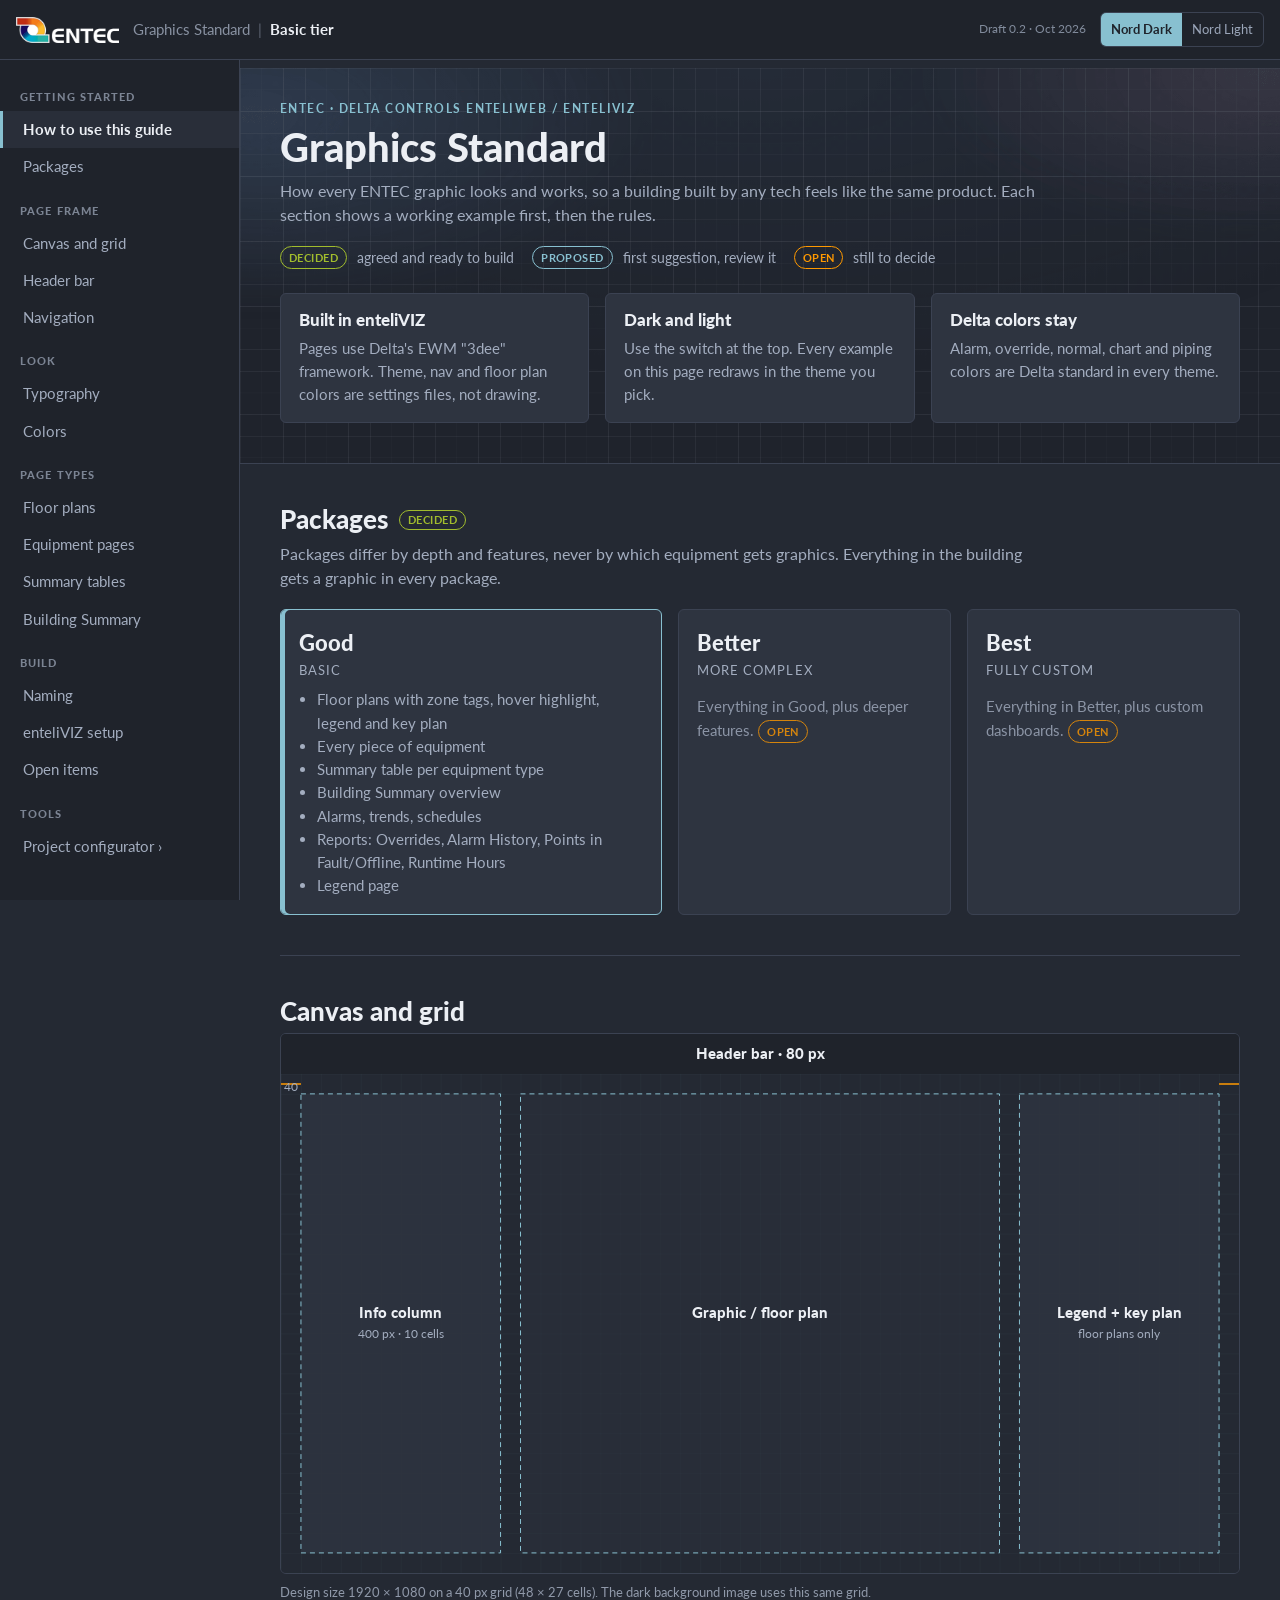
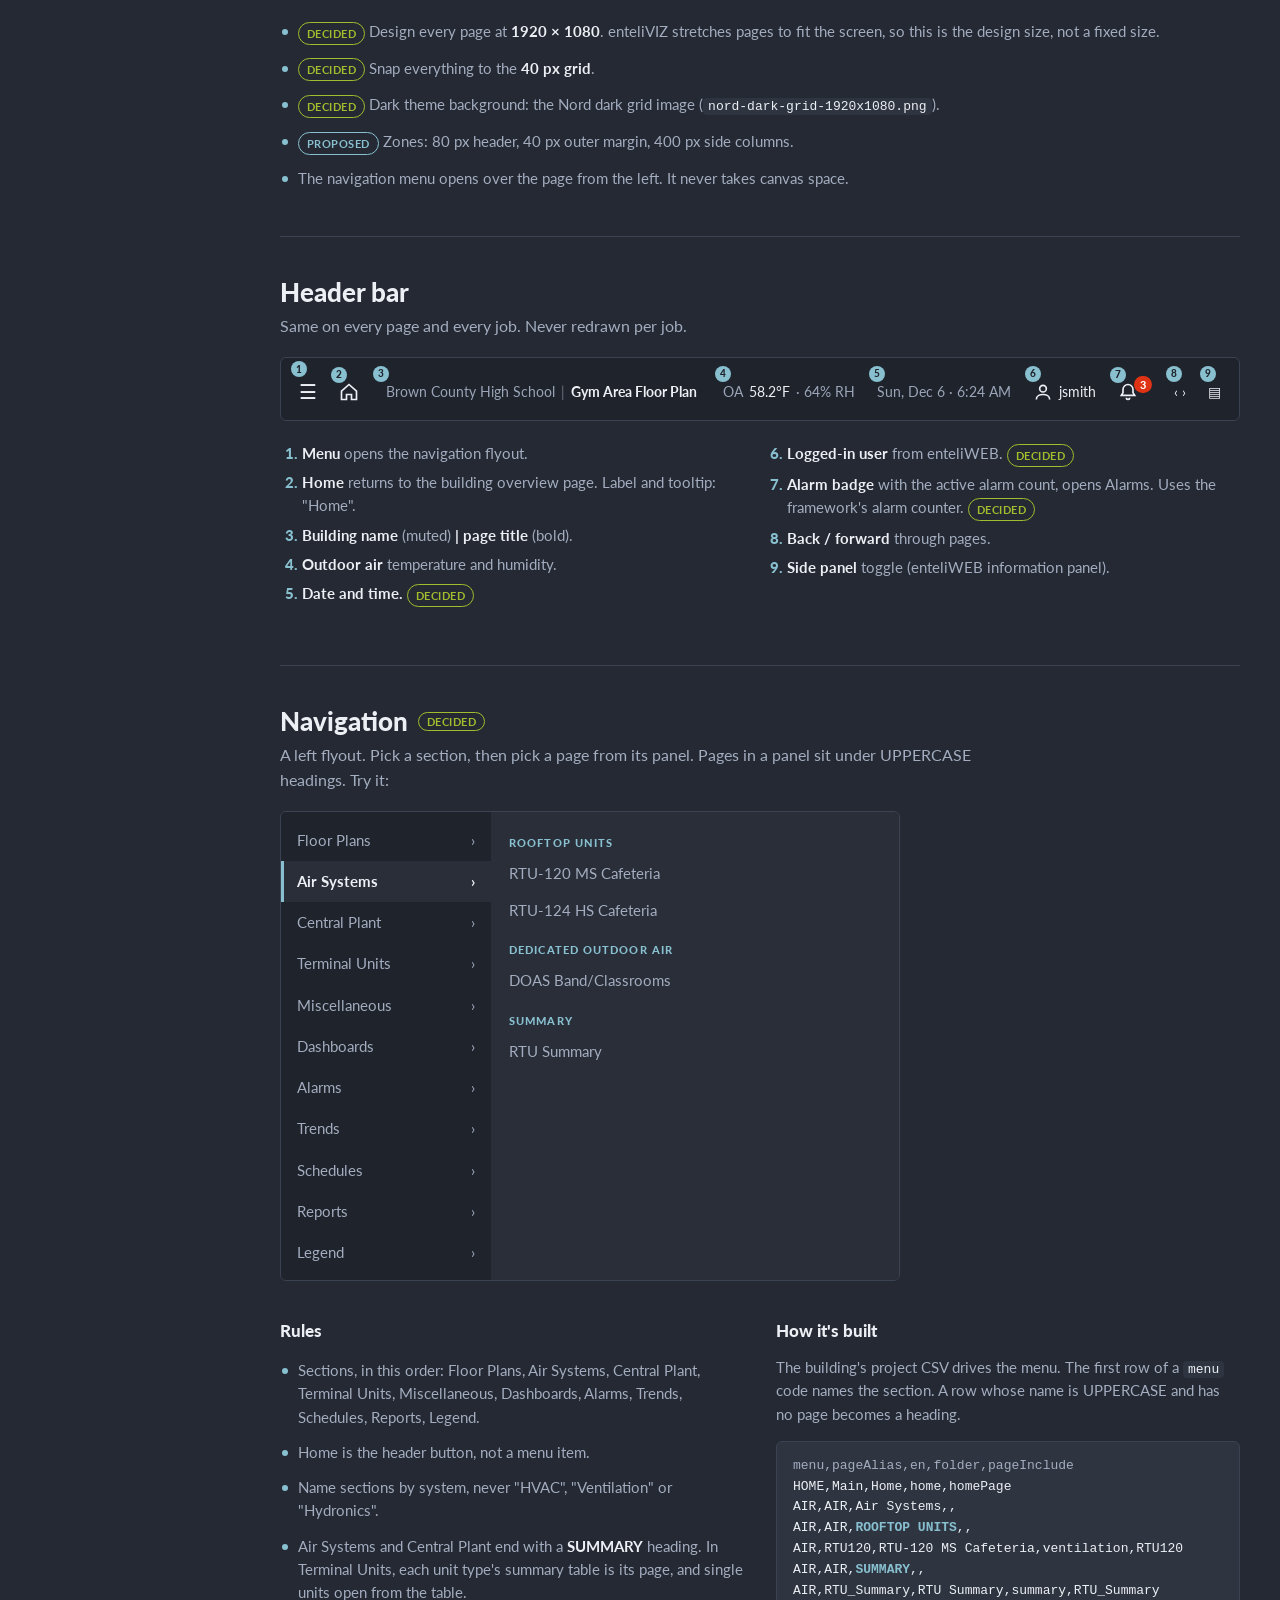
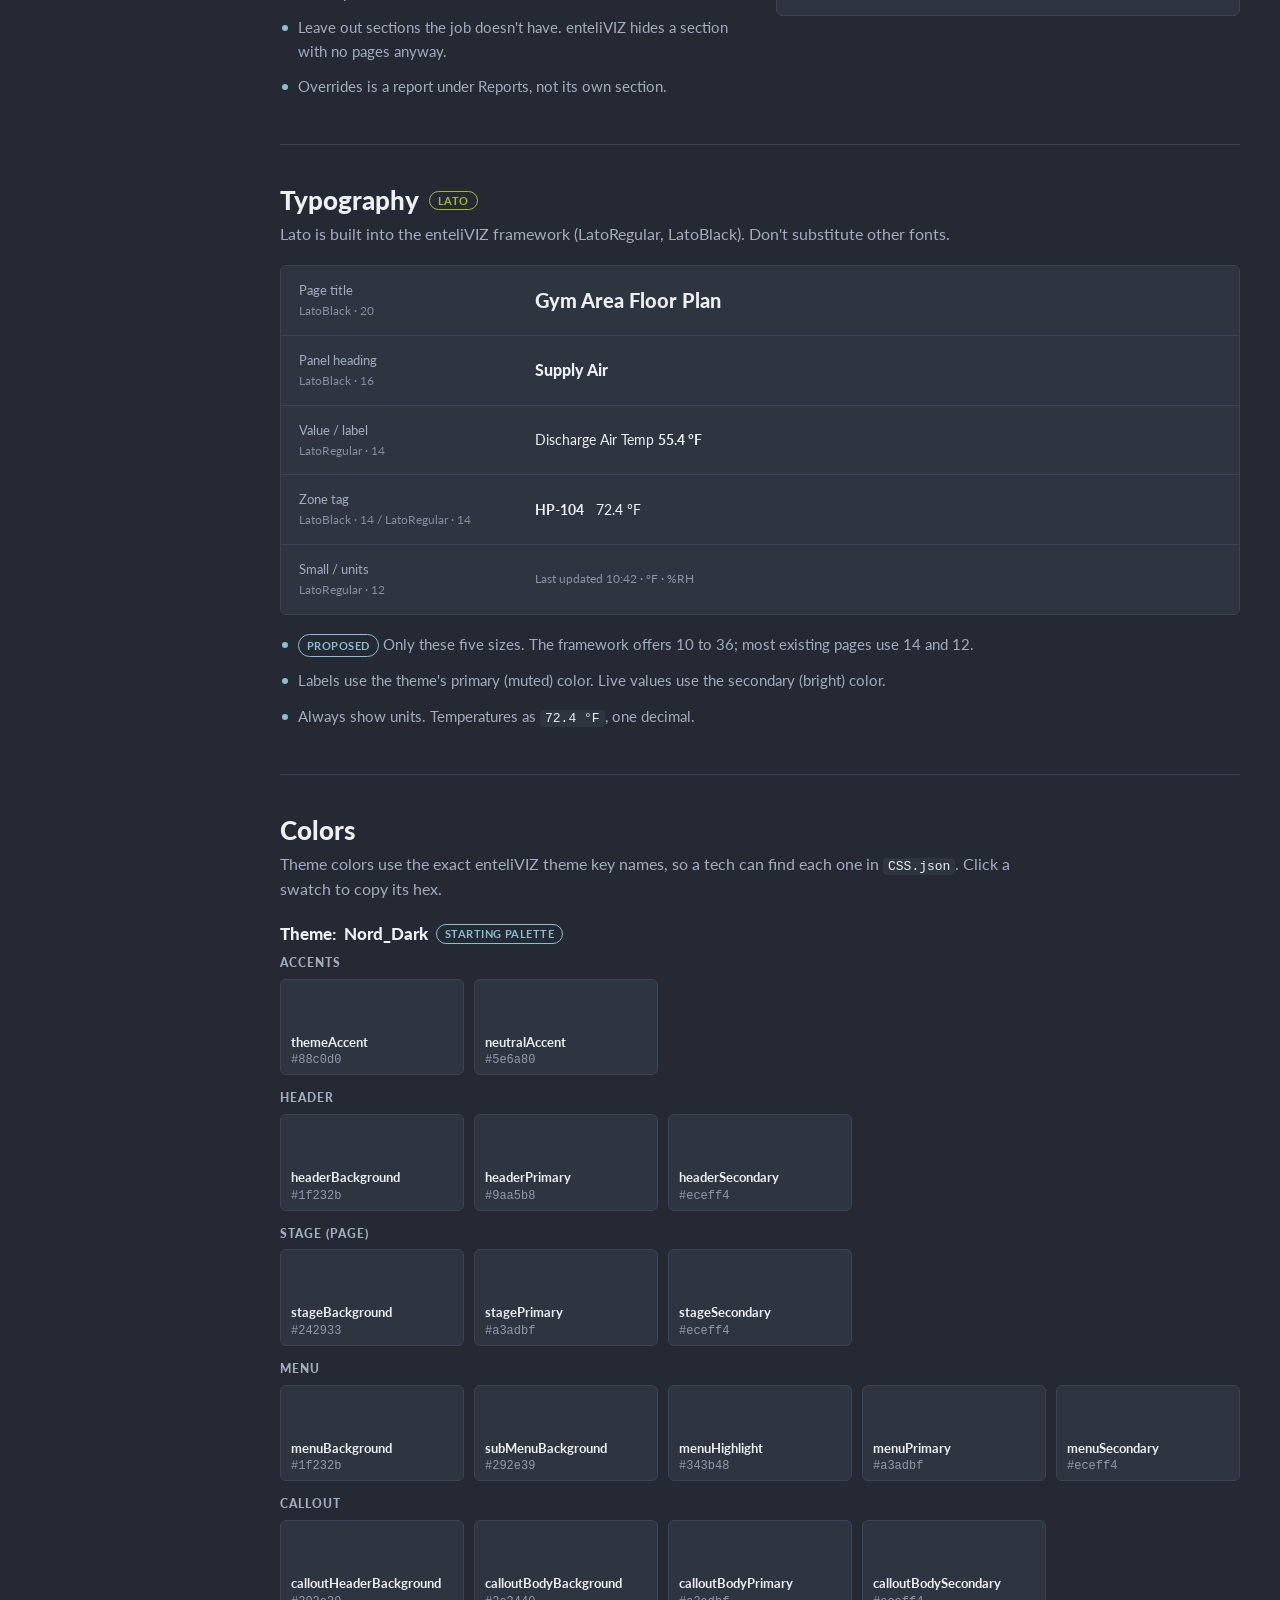
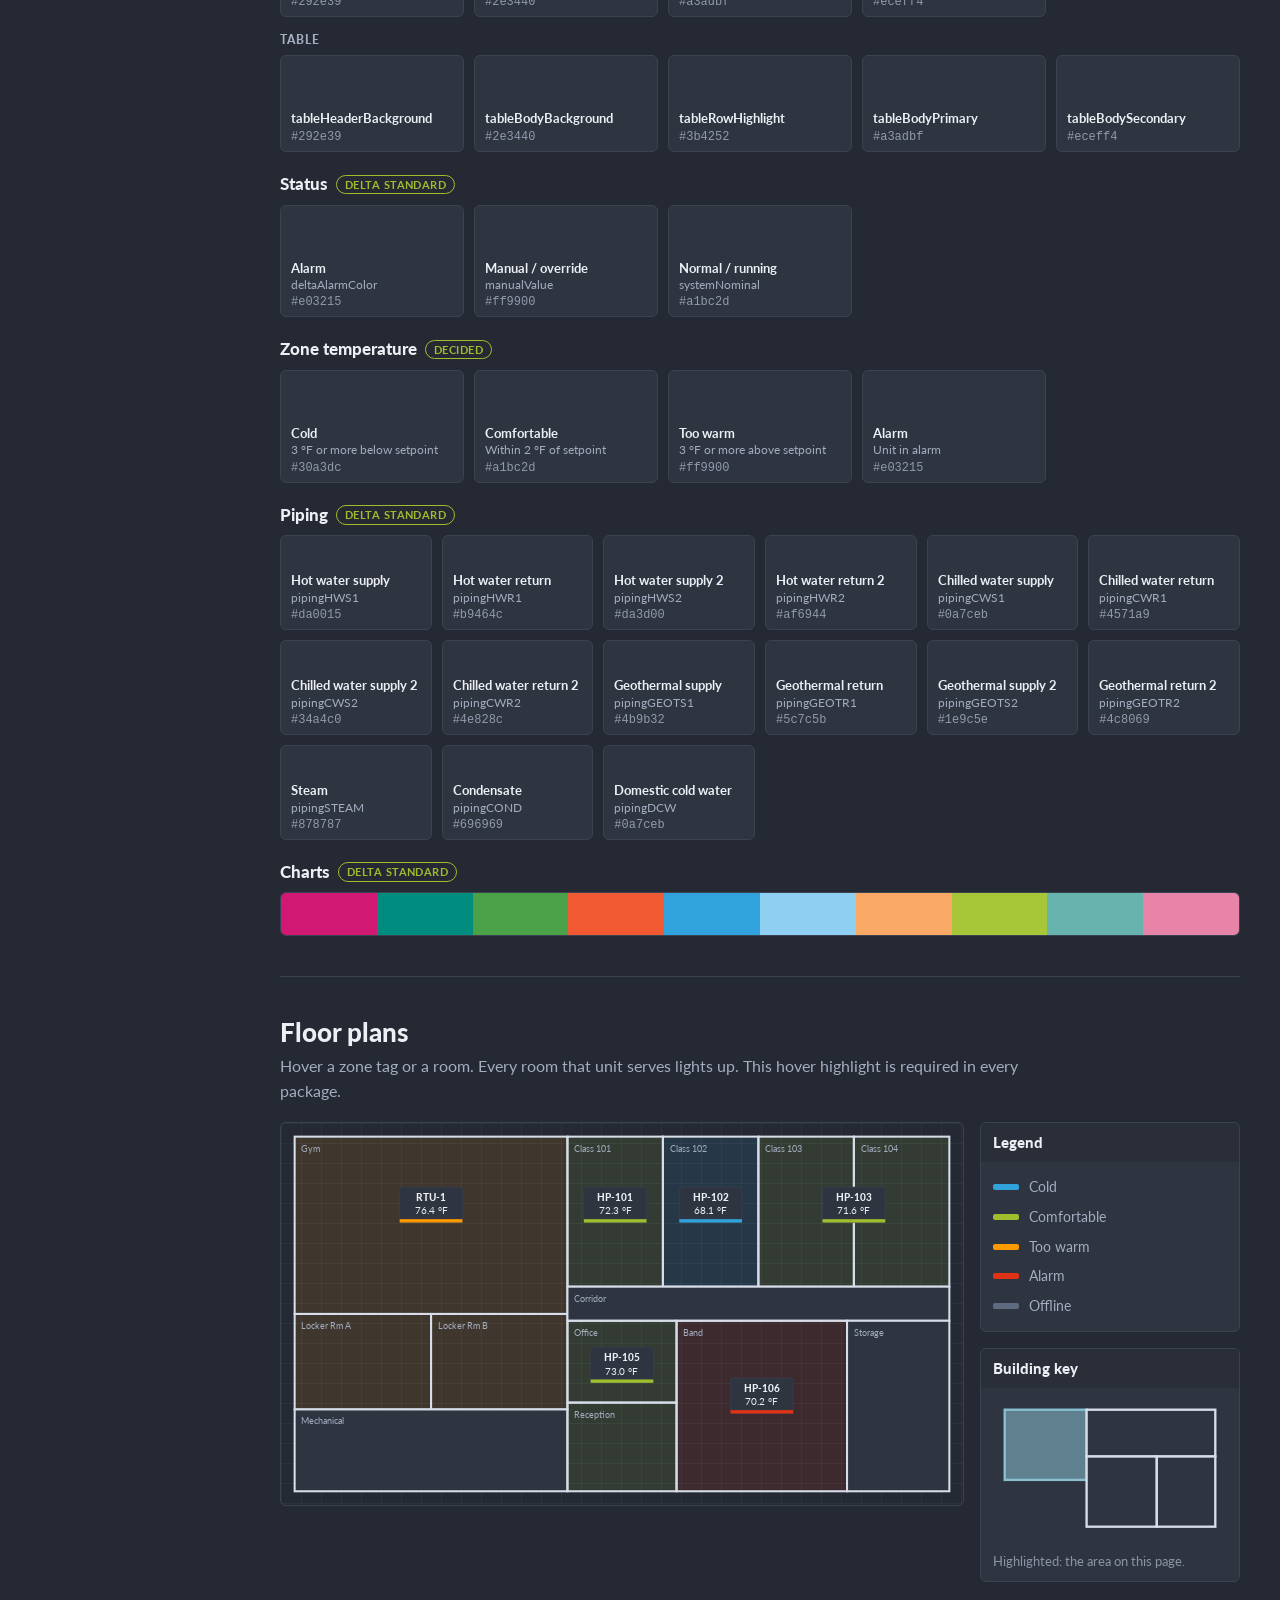
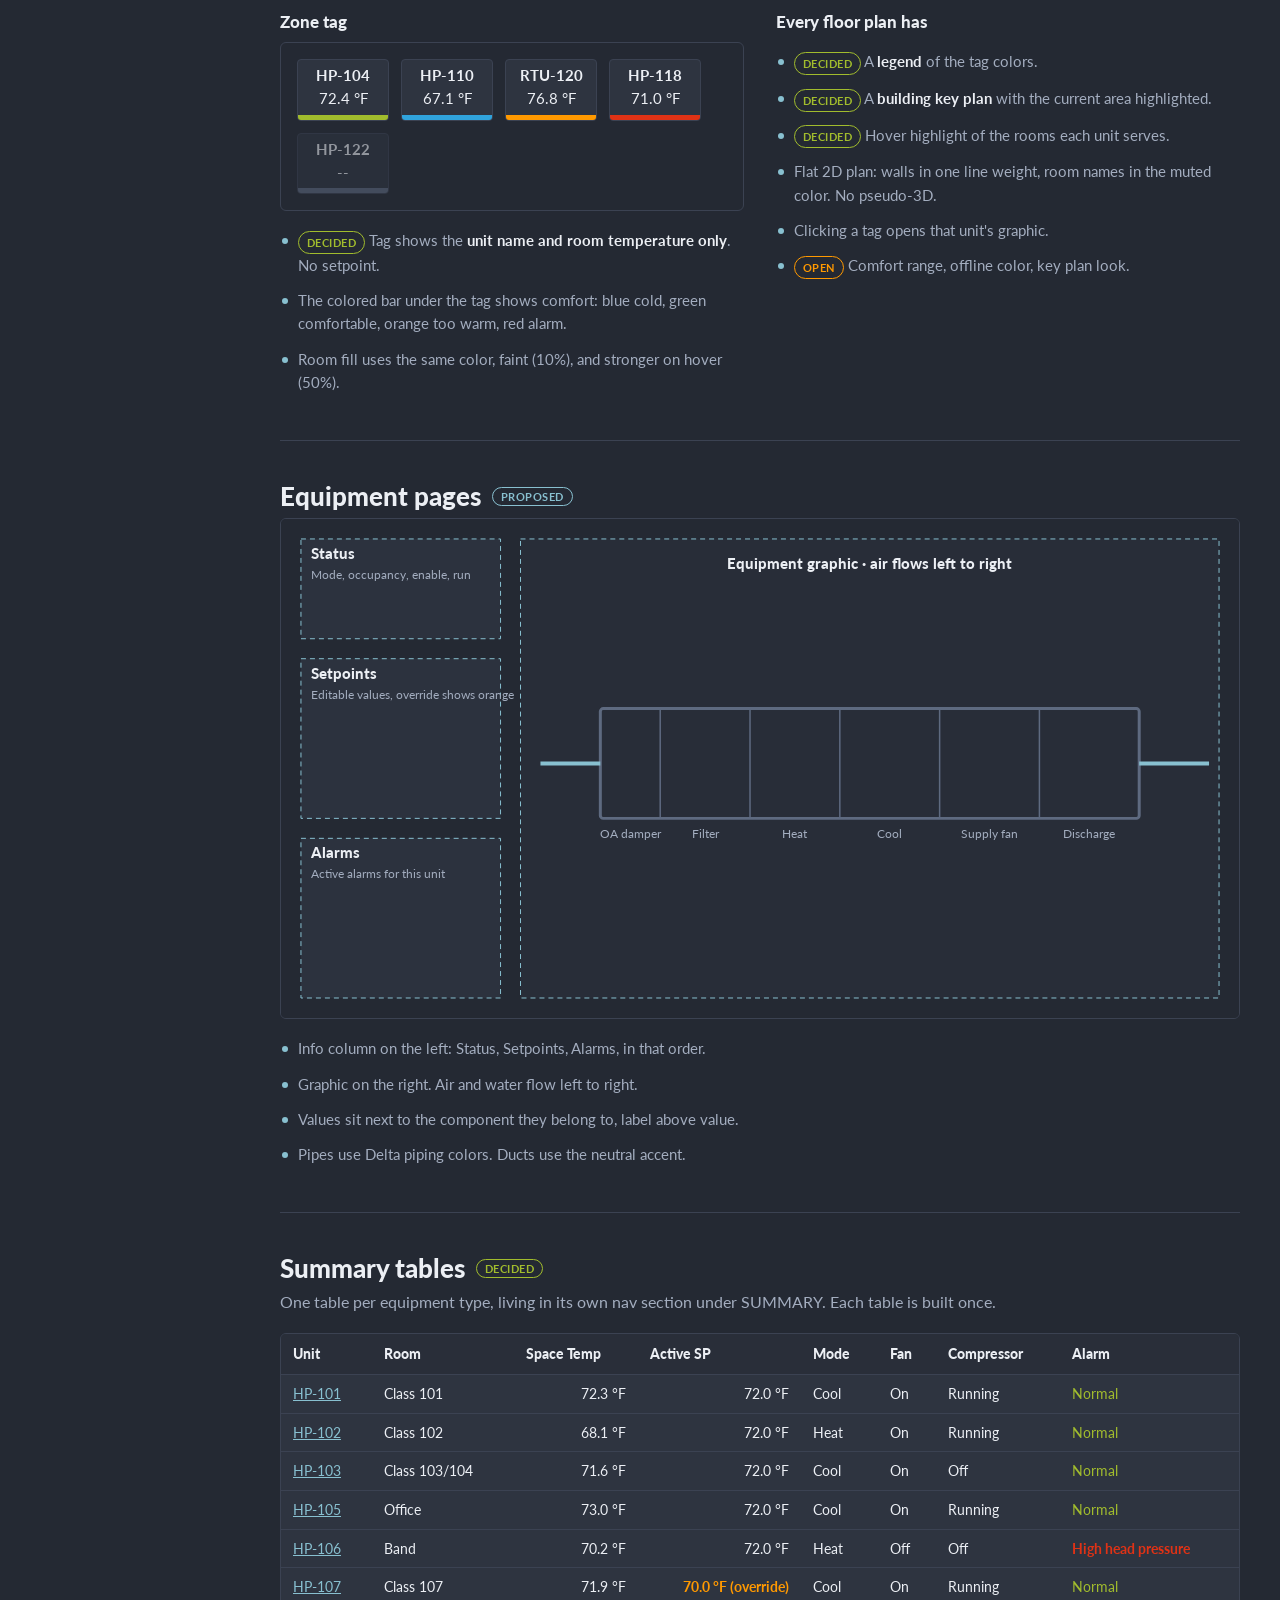
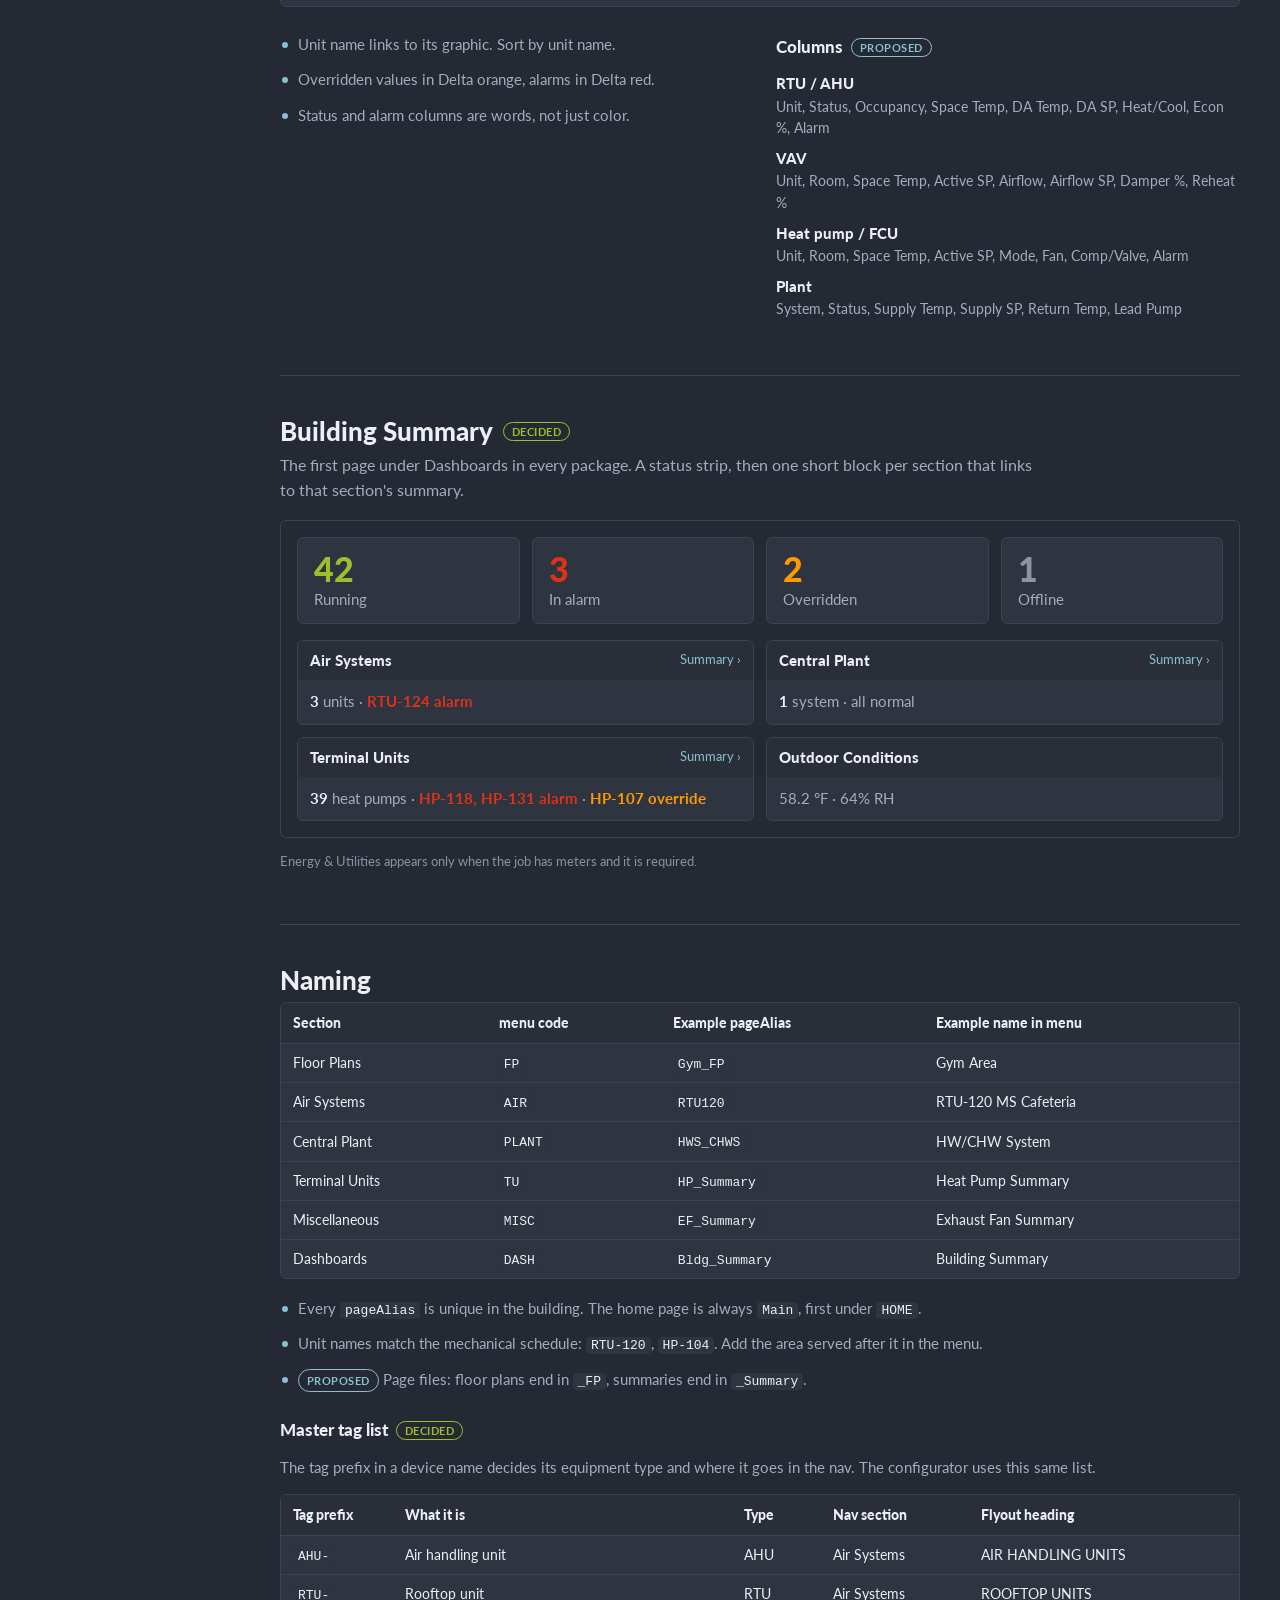
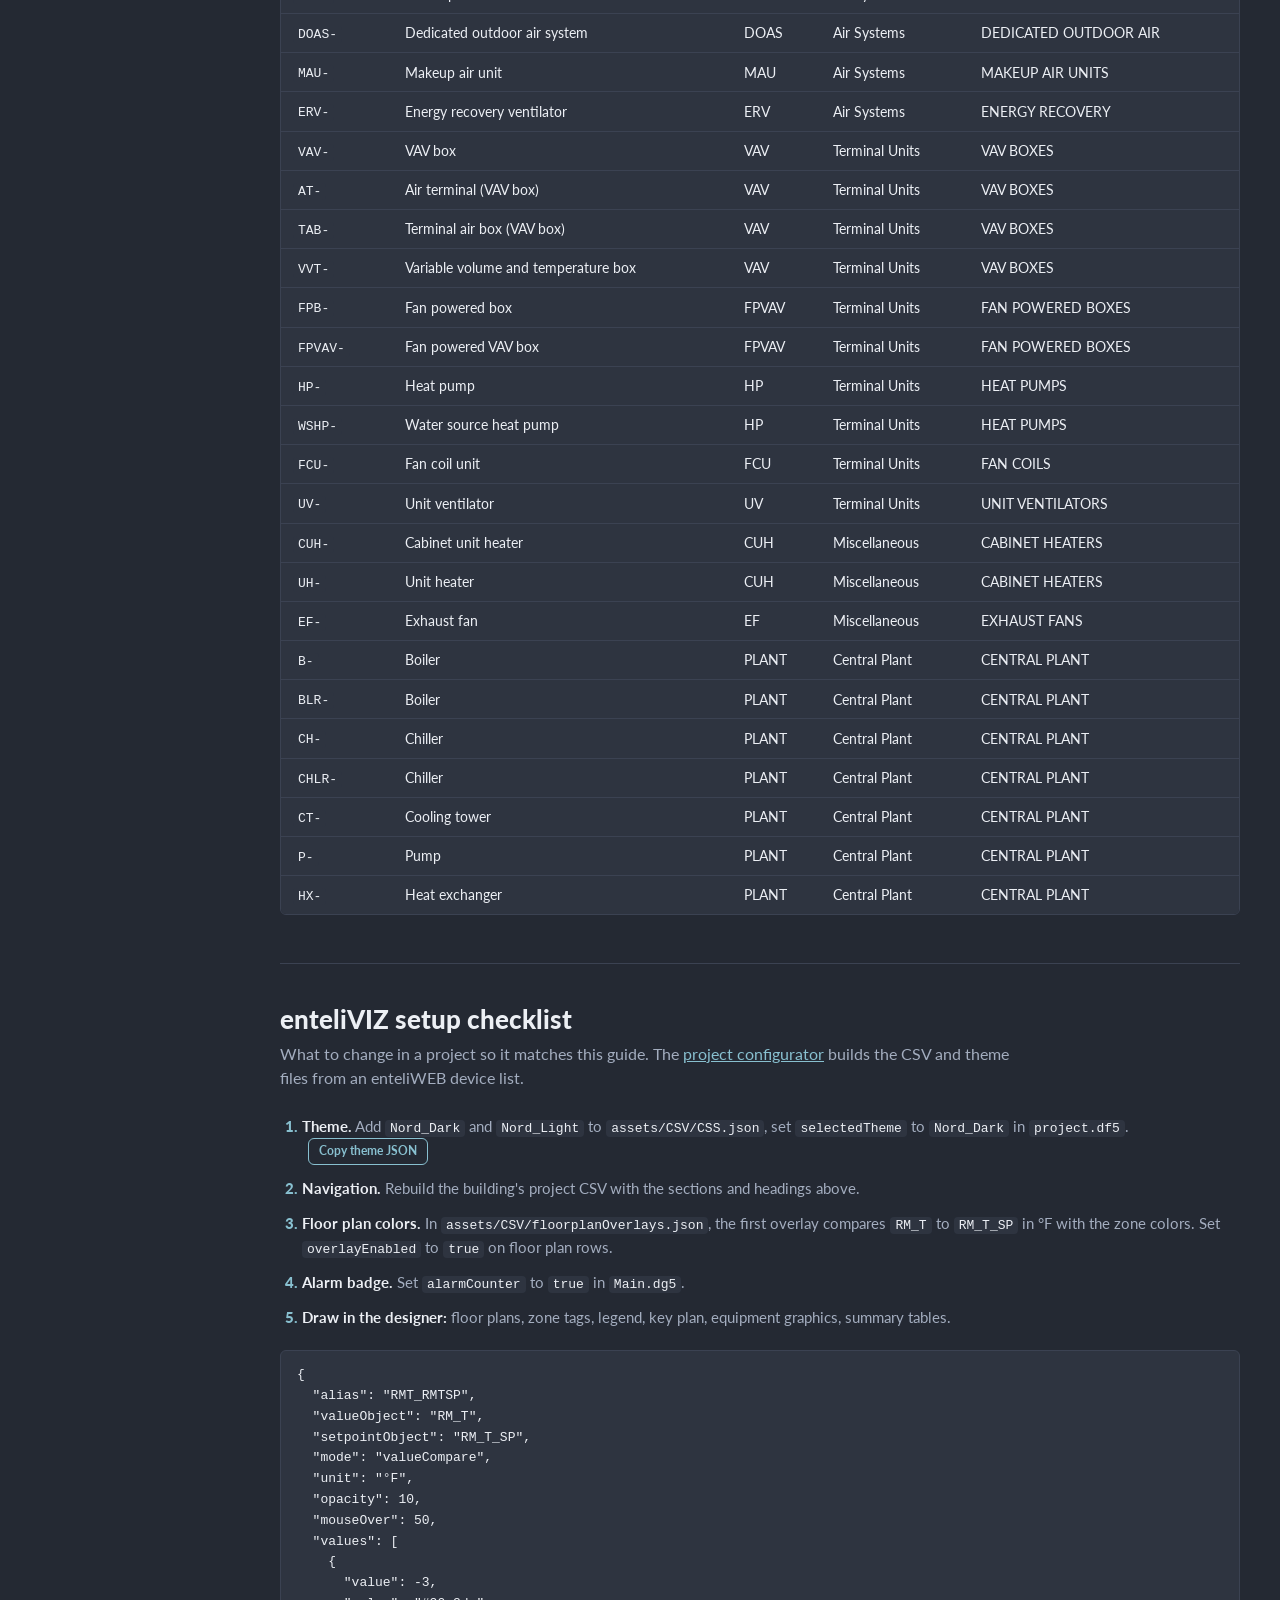
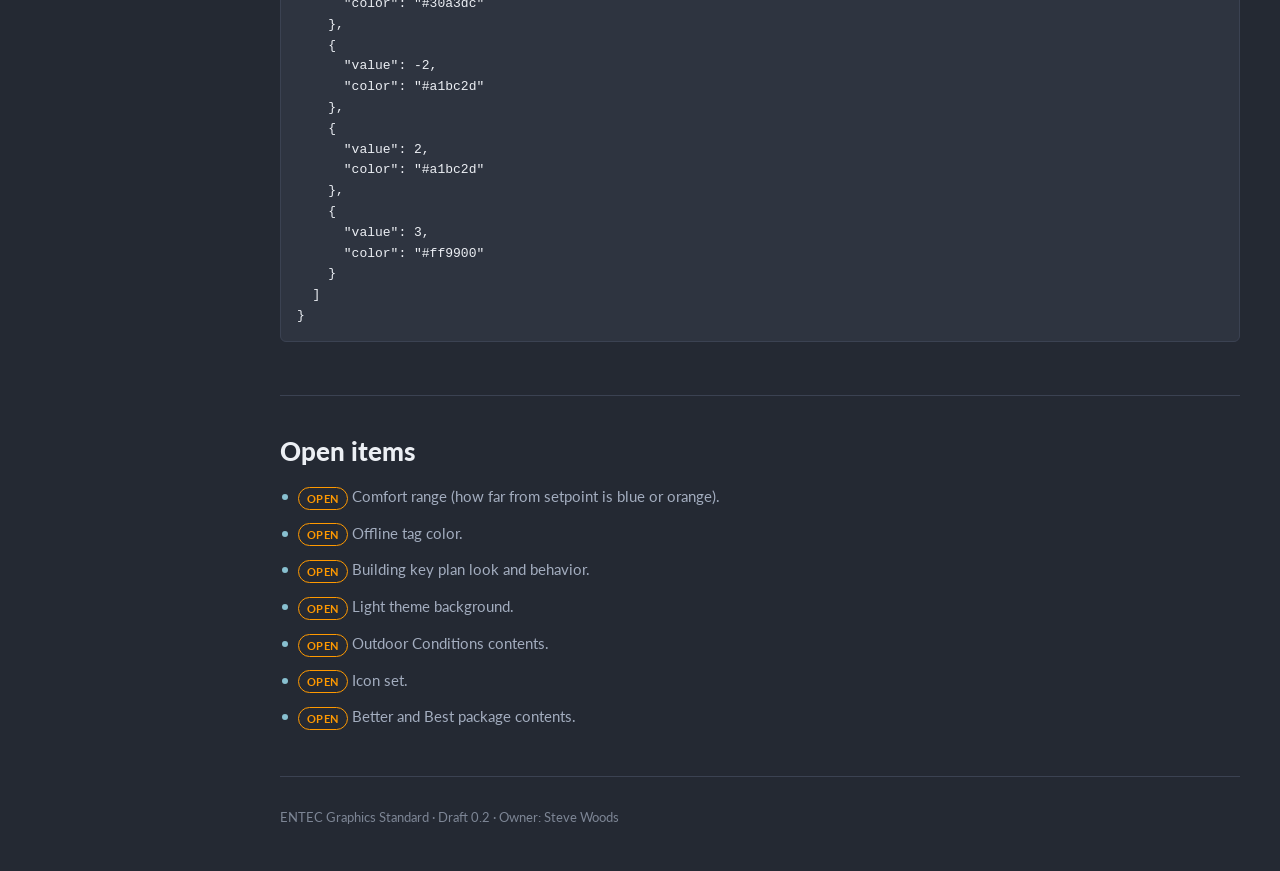
==== commit bef10e57: "Add enteliVIZ project configurator and master tag list Co-Authored-By: Claude Opus 5.5 (1M context) " ====
--- a/style-guide/index.html
+++ b/style-guide/index.html
@@ -43,6 +43,8 @@
   <a href="#naming">Naming</a>
   <a href="#setup">enteliVIZ setup</a>
   <a href="#open">Open items</a>
+  <div class="side-head">Tools</div>
+  <a href="configurator.html">Project configurator ›</a>
 </nav>
 
 <main id="main">
@@ -334,12 +336,15 @@
     <li>Unit names match the mechanical schedule: <code>RTU-120</code>, <code>HP-104</code>. Add the area served after it in the menu.</li>
     <li><span class="pill pill-proposed">Proposed</span> Page files: floor plans end in <code>_FP</code>, summaries end in <code>_Summary</code>.</li>
   </ul>
+  <h3 id="tags">Master tag list <span class="pill pill-decided">Decided</span></h3>
+  <p>The tag prefix in a device name decides its equipment type and where it goes in the nav. The configurator uses this same list.</p>
+  <div class="tbl-wrap"><table class="tbl" id="tagTable"></table></div>
 </section>
 
 <!-- ============ SETUP ============ -->
 <section id="setup">
   <h2>enteliVIZ setup checklist</h2>
-  <p class="lead">What to change in a project so it matches this guide. The Brown County project is the reference.</p>
+  <p class="lead">What to change in a project so it matches this guide. The <a href="configurator.html">project configurator</a> builds the CSV and theme files from an enteliWEB device list.</p>
   <ol class="checklist">
     <li><b>Theme.</b> Add <code>Nord_Dark</code> and <code>Nord_Light</code> to <code>assets/CSV/CSS.json</code>, set <code>selectedTheme</code> to <code>Nord_Dark</code> in <code>project.df5</code>. <button class="btn" data-copy-theme>Copy theme JSON</button></li>
     <li><b>Navigation.</b> Rebuild the building's project CSV with the sections and headings above.</li>
